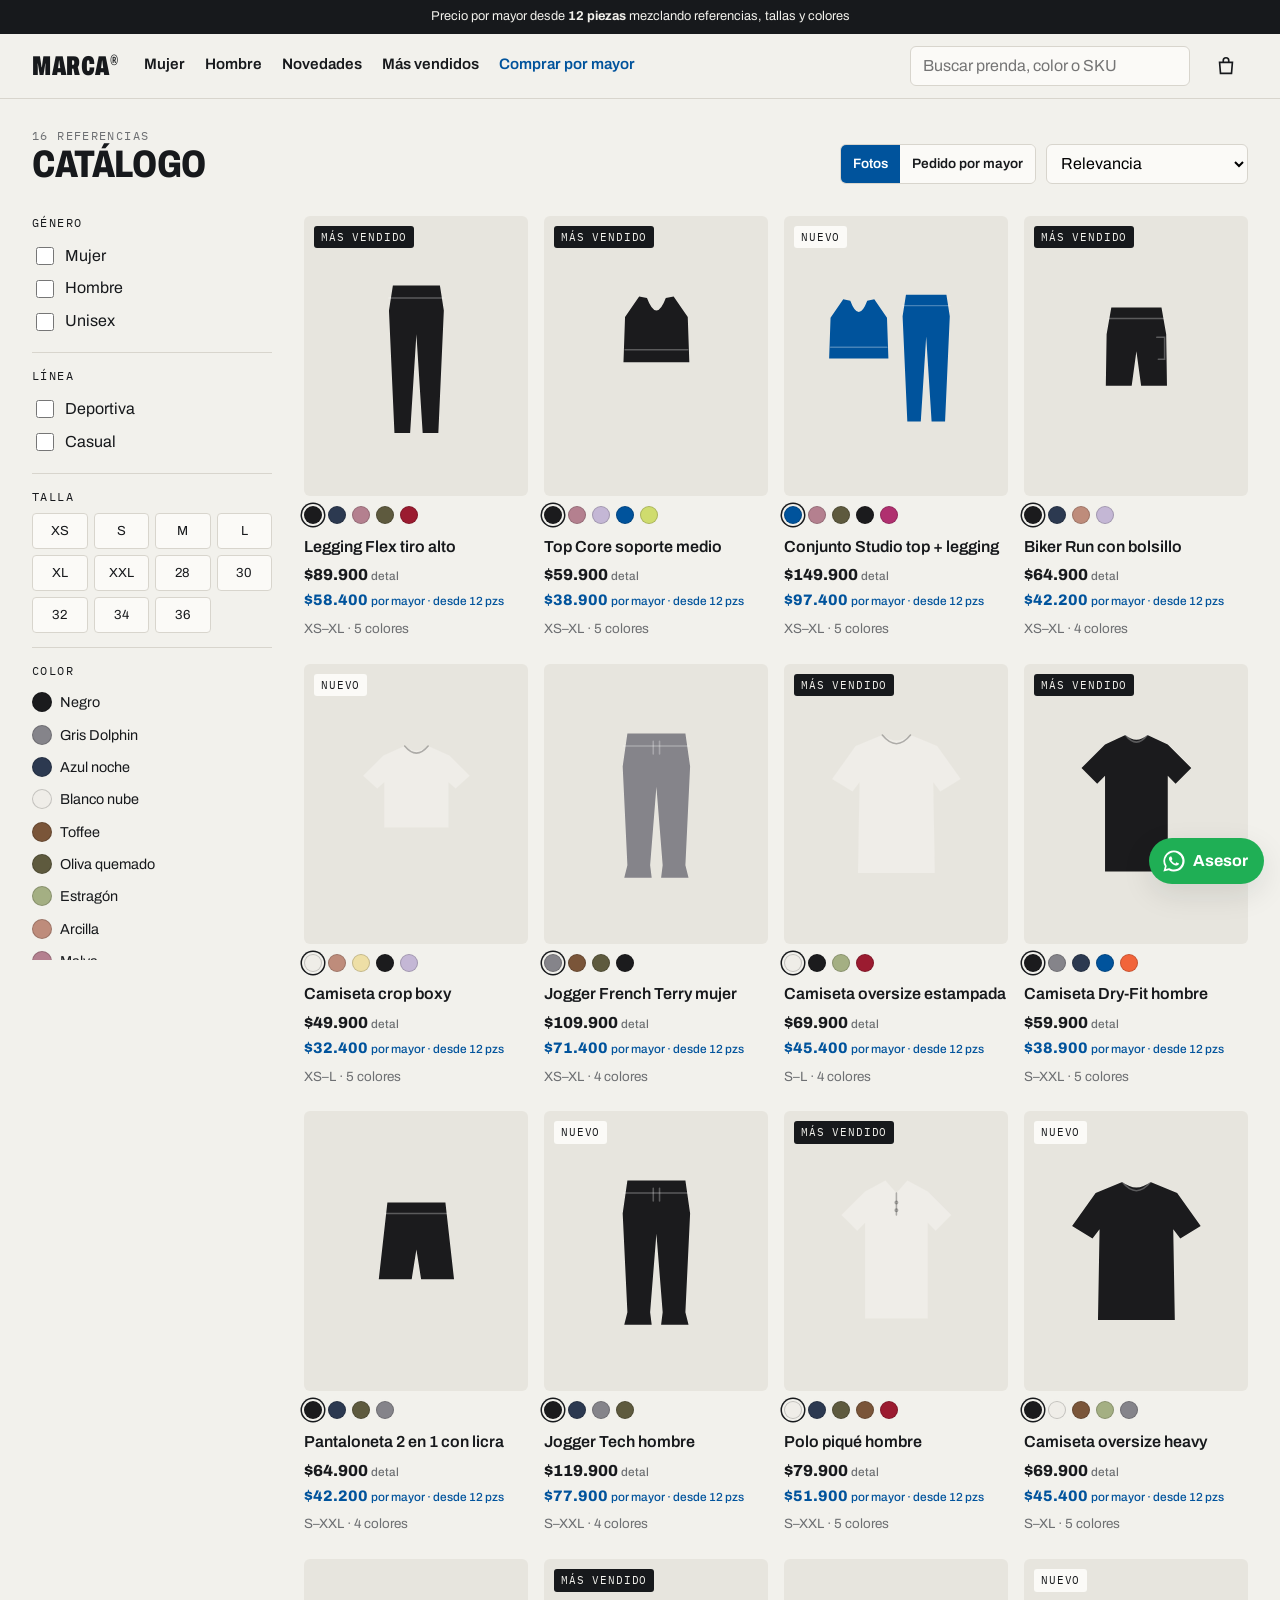
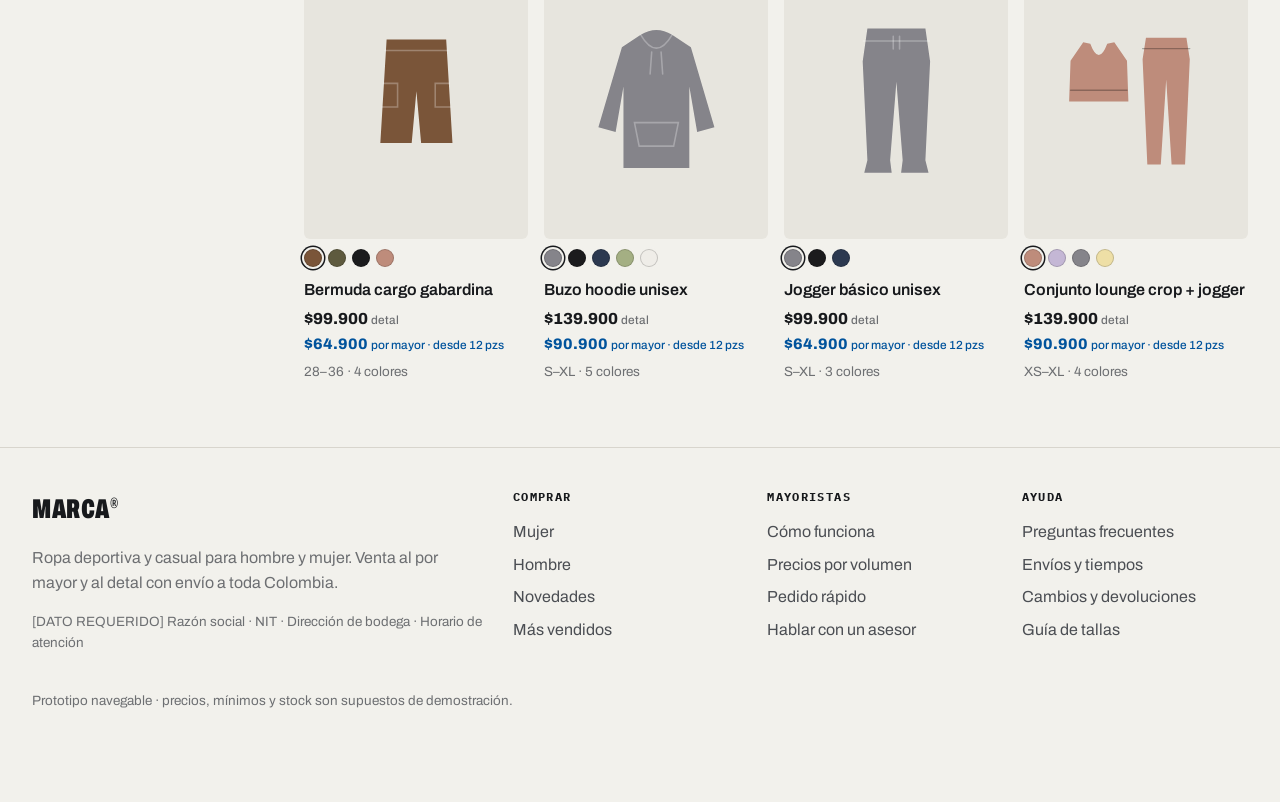
==== catalogo.html @ 0ae1a093 "Prototipo de tienda de ropa mayorista y detal Tienda estática (HTML, CSS y JS sin dependencias) para" ====
<!doctype html>
<html lang="es-CO">
<head>
  <meta charset="utf-8" />
  <meta name="viewport" content="width=device-width, initial-scale=1, viewport-fit=cover" />
  <title>Catálogo · MARCA</title>
  <link rel="preconnect" href="https://fonts.googleapis.com" />
  <link rel="preconnect" href="https://fonts.gstatic.com" crossorigin />
  <link rel="stylesheet" href="https://fonts.googleapis.com/css2?family=Archivo:wdth,wght@62..100,400..900&family=IBM+Plex+Mono:wght@500&display=swap" />
  <link rel="stylesheet" href="assets/css/styles.css" />
</head>
<body>
  <header id="site-header"></header>
  <main class="wrap">
    <div class="cat-head">
      <div>
        <p class="eyebrow" id="result-count"></p>
        <h1 class="h2" id="cat-title">Catálogo</h1>
      </div>
      <div class="cat-tools">
        <button class="btn ghost sm open-filters" id="open-filters">Filtrar</button>
        <div class="view-toggle" role="group" aria-label="Vista">
          <button data-view="grid" aria-pressed="true">Fotos</button>
          <button data-view="lista" aria-pressed="false">Pedido por mayor</button>
        </div>
        <label for="sort" class="sr">Ordenar</label>
        <select id="sort">
          <option value="rel">Relevancia</option>
          <option value="nuevo">Novedades primero</option>
          <option value="asc">Precio: menor a mayor</option>
          <option value="desc">Precio: mayor a menor</option>
        </select>
      </div>
    </div>
    <div class="layout">
      <aside class="filters" aria-label="Filtros">
        <div class="filters-h"><b>Filtros</b><button class="icon-btn" data-close-filters aria-label="Cerrar filtros">✕</button></div>
        <div id="filters-body"></div>
        <p><button class="link small" id="clear-filters">Quitar todos los filtros</button></p>
        <div class="filters-apply"><button class="btn block" data-close-filters>Ver resultados</button></div>
      </aside>
      <section>
        <div class="chips" id="chips"></div>
        <div id="grid" class="grid"></div>
      </section>
    </div>
  </main>
  <footer id="site-footer"></footer>
  <script src="assets/js/data.js"></script>
  <script src="assets/js/app.js"></script>
</body>
</html>
---- assets/css/styles.css ----
/* Tokens. HEX de Pantone son aproximados (ver data.js). */
:root {
  --paper: #F2F1EC;      /* base, cercano a Cloud Dancer 11-4201 */
  --paper-2: #E7E5DE;
  --card: #FBFAF7;
  --ink: #17191C;
  --ink-2: #4B4E53;
  --muted: #6D6F72;
  --line: #D8D5CD;
  --b2b: #00539C;        /* Azul princesa 19-4150: acción mayorista */
  --b2b-ink: #003D73;
  --b2b-soft: #DDE7F2;
  --ok: #2E7A4E;
  --warn: #9A5B00;
  --bad: #A3252F;
  --wa: #1FAF55;
  --radius: 6px;
  --shadow: 0 10px 30px rgba(23, 25, 28, .10);
  --f-display: 'Archivo', 'Arial Narrow', system-ui, sans-serif;
  --f-body: 'Archivo', system-ui, -apple-system, 'Segoe UI', sans-serif;
  --f-mono: 'IBM Plex Mono', ui-monospace, Consolas, monospace;
  --ease: cubic-bezier(.2, .7, .2, 1);
}
*, *::before, *::after { box-sizing: border-box; }
[hidden] { display: none !important; }
html { -webkit-text-size-adjust: 100%; }
body {
  margin: 0; background: var(--paper); color: var(--ink);
  font: 400 16px/1.55 var(--f-body); font-variation-settings: 'wdth' 100;
}
img, svg { max-width: 100%; display: block; }
a { color: inherit; }
button { font: inherit; color: inherit; cursor: pointer; }
input, select { font: inherit; }
code { font-family: var(--f-mono); font-size: .78rem; letter-spacing: .02em; }
:focus-visible { outline: 2px solid var(--b2b); outline-offset: 2px; }
.sr { position: absolute; width: 1px; height: 1px; overflow: hidden; clip: rect(0 0 0 0); white-space: nowrap; }
.muted { color: var(--muted); }
.small { font-size: .84rem; }
.center { text-align: center; }
.wrap { max-width: 1280px; margin-inline: auto; padding-inline: 16px; }
@media (min-width: 900px) { .wrap { padding-inline: 32px; } }

/* Tipografía */
h1, h2, h3, .h1, .h2 { font-family: var(--f-display); line-height: 1.02; letter-spacing: -.01em; text-wrap: balance; margin: 0; }
.h1 { font-size: clamp(2.3rem, 6.2vw, 4.6rem); font-weight: 800; font-variation-settings: 'wdth' 72; text-transform: uppercase; }
.h2, h2 { font-size: clamp(1.6rem, 3.4vw, 2.4rem); font-weight: 800; font-variation-settings: 'wdth' 78; text-transform: uppercase; }
h3 { font-size: 1.1rem; font-weight: 700; }
.eyebrow { font-family: var(--f-mono); font-size: .72rem; letter-spacing: .12em; text-transform: uppercase; color: var(--muted); margin: 0; }
.lead { font-size: 1.12rem; color: var(--ink-2); max-width: 36em; }

/* Botones */
.btn {
  display: inline-flex; align-items: center; justify-content: center; gap: .5em;
  min-height: 48px; padding: 0 1.3em; border: 1.5px solid var(--ink); border-radius: var(--radius);
  background: var(--ink); color: var(--paper); text-decoration: none; font-weight: 700; letter-spacing: .01em;
  transition: transform .15s var(--ease), background .2s, border-color .2s;
}
.btn:hover { transform: translateY(-1px); }
.btn:active { transform: translateY(0); }
.btn-b2b { background: var(--b2b); border-color: var(--b2b); color: #fff; }
.btn-b2b:hover { background: var(--b2b-ink); border-color: var(--b2b-ink); }
.btn.ghost { background: transparent; color: var(--ink); }
.btn.ghost:hover { background: var(--ink); color: var(--paper); }
.btn.sm { min-height: 36px; font-size: .85rem; padding: 0 .9em; }
.btn.block { display: flex; width: 100%; }
.btn.disabled { opacity: .4; pointer-events: none; }
.link { background: none; border: 0; padding: 0; text-decoration: underline; font-weight: 700; color: inherit; }
.row { display: flex; gap: 10px; align-items: stretch; flex-wrap: wrap; }
.grow { flex: 1; }

/* Header */
#site-header { position: sticky; top: 0; z-index: 30; background: var(--paper); border-bottom: 1px solid var(--line); }
.announce { background: var(--ink); color: var(--paper); text-align: center; font-size: .8rem; padding: 7px 16px; min-height: 32px; }
.announce p { margin: 0; transition: opacity .3s, transform .3s var(--ease); }
.announce p.out { opacity: 0; transform: translateY(-6px); }
.bar { display: flex; align-items: center; gap: 14px; height: 64px; }
.logo { font-family: var(--f-display); font-weight: 900; font-variation-settings: 'wdth' 62; font-size: 1.7rem; letter-spacing: .02em; text-decoration: none; }
.logo span { font-size: .55em; vertical-align: super; font-weight: 500; }
.nav { display: flex; gap: 20px; margin-left: 12px; }
.nav a { text-decoration: none; font-weight: 600; font-size: .95rem; padding: 6px 0; border-bottom: 2px solid transparent; }
.nav a:hover { border-color: var(--ink); }
.nav a.nav-b2b { color: var(--b2b); }
.nav a.nav-b2b:hover { border-color: var(--b2b); }
.search { position: relative; margin-left: auto; flex: 0 1 280px; }
.search input { width: 100%; height: 40px; border: 1px solid var(--line); background: var(--card); border-radius: var(--radius); padding: 0 12px; }
.suggest { position: absolute; top: 46px; left: 0; right: 0; background: var(--card); border: 1px solid var(--line); border-radius: var(--radius); box-shadow: var(--shadow); padding: 6px; z-index: 5; }
.suggest a { display: flex; justify-content: space-between; gap: 8px; padding: 8px; border-radius: 4px; text-decoration: none; font-size: .9rem; }
.suggest a:hover { background: var(--paper-2); }
.suggest p { margin: 8px; font-size: .88rem; color: var(--muted); }
.sg-color { justify-content: flex-start !important; align-items: center; font-weight: 600; }
.sg-color i { width: 16px; height: 16px; border-radius: 50%; border: 1px solid rgba(0,0,0,.15); }
.mode { display: inline-flex; border: 1px solid var(--line); border-radius: 999px; padding: 3px; background: var(--card); }
.mode button { border: 0; background: none; padding: 6px 12px; border-radius: 999px; font-size: .82rem; font-weight: 700; transition: background .2s, color .2s; }
.mode button[aria-pressed="true"] { background: var(--ink); color: var(--paper); }
body[data-mode="mayor"] .mode button[data-mode="mayor"][aria-pressed="true"] { background: var(--b2b); color: #fff; }
.icon-btn { background: none; border: 0; width: 44px; height: 44px; display: inline-grid; place-items: center; border-radius: 50%; position: relative; }
.icon-btn:hover { background: var(--paper-2); }
.count { position: absolute; top: 4px; right: 2px; min-width: 19px; height: 19px; padding: 0 5px; border-radius: 10px; background: var(--b2b); color: #fff; font-size: .7rem; font-weight: 700; display: grid; place-items: center; }
.count.bump { animation: bump .45s var(--ease); }
@keyframes bump { 40% { transform: scale(1.45); } }
.only-m { display: none; }

@media (max-width: 1180px) { .search { flex-basis: 200px; } .nav { gap: 14px; } }
.nav a { white-space: nowrap; }
@media (max-width: 1023px) {
  .only-m { display: inline-grid; }
  .bar { height: auto; flex-wrap: wrap; padding-block: 8px; gap: 8px; }
  .logo { margin-right: auto; }
  .nav { display: none; position: absolute; left: 0; right: 0; top: 100%; flex-direction: column; gap: 0; margin: 0; background: var(--paper); border-bottom: 1px solid var(--line); padding: 8px 16px 16px; }
  body.menu-open .nav { display: flex; }
  .nav a { padding: 12px 0; font-size: 1.05rem; border-bottom: 1px solid var(--line); }
  .search { order: 5; flex: 1 1 100%; margin: 0; }
  .mode button { padding: 6px 10px; }
}

/* Footer */
#site-footer { border-top: 1px solid var(--line); margin-top: 64px; padding-block: 40px 90px; }
.foot { display: grid; gap: 28px; grid-template-columns: 2fr 1fr 1fr 1fr; }
.foot h4 { font-family: var(--f-mono); font-size: .72rem; letter-spacing: .12em; text-transform: uppercase; margin: 0 0 10px; }
.foot a:not(.logo) { display: block; text-decoration: none; padding: 4px 0; color: var(--ink-2); }
.foot a:hover { color: var(--ink); text-decoration: underline; }
.legal { padding-top: 24px; }
@media (max-width: 760px) { .foot { grid-template-columns: 1fr 1fr; } .foot > div:first-child { grid-column: 1 / -1; } }

/* WhatsApp flotante */
.wa-float { position: fixed; right: 16px; bottom: calc(16px + env(safe-area-inset-bottom, 0px)); z-index: 25; display: flex; align-items: center; gap: 6px; background: var(--wa); color: #fff; text-decoration: none; font-weight: 700; padding: 10px 16px 10px 12px; border-radius: 999px; box-shadow: var(--shadow); }
.wa-float:hover { filter: brightness(1.05); }

/* Hero */
.hero { display: grid; grid-template-columns: 1.15fr .85fr; gap: 32px; align-items: center; padding-block: 40px 32px; }
.hero .lead { margin: 18px 0 26px; }
.hero-cta { display: flex; gap: 12px; flex-wrap: wrap; }
.hero-art { position: relative; background: var(--paper-2); border-radius: var(--radius); aspect-ratio: 4 / 4.4; display: grid; place-items: center; overflow: hidden; max-width: 100%; }
.hero-art .garment { width: 62%; transition: opacity .35s, transform .5s var(--ease); }
#hero-garments.swap .garment { opacity: 0; transform: translateY(10px) scale(.97); }
.hero-art figcaption { position: absolute; left: 14px; bottom: 12px; right: 14px; font-size: .8rem; display: flex; align-items: center; gap: 8px; }
.hero-art figcaption i, .season-sw i, .sw { display: inline-block; width: 14px; height: 14px; border-radius: 50%; border: 1px solid rgba(0,0,0,.18); }
.hero-art .stamp { position: absolute; top: 14px; left: 14px; font-family: var(--f-mono); font-size: .7rem; letter-spacing: .1em; text-transform: uppercase; background: var(--card); padding: 4px 8px; border-radius: 3px; }
@media (max-width: 860px) {
  .hero { grid-template-columns: 1fr; padding-top: 24px; gap: 20px; }
  .hero-art { aspect-ratio: 16 / 10; }
  .hero-art .garment { width: 34%; }
}

/* Franja de condiciones: responde las 4 preguntas del mayorista */
.facts { display: grid; grid-template-columns: repeat(4, 1fr); border-block: 1px solid var(--line); }
.fact { padding: 18px 16px; border-left: 1px solid var(--line); }
.fact:first-child { border-left: 0; }
.fact b { display: block; font-family: var(--f-display); font-variation-settings: 'wdth' 75; font-size: 1.5rem; font-weight: 800; line-height: 1.1; }
.fact span { font-size: .86rem; color: var(--ink-2); }
@media (max-width: 760px) { .facts { grid-template-columns: 1fr 1fr; } .fact:nth-child(3) { border-left: 0; } .fact:nth-child(n+3) { border-top: 1px solid var(--line); } }

.section { padding-block: 56px 8px; }
.section-h { display: flex; justify-content: space-between; align-items: end; gap: 16px; margin-bottom: 20px; flex-wrap: wrap; }
.section-h p { margin: 6px 0 0; }

/* Categorías */
.cats { display: grid; grid-template-columns: repeat(6, 1fr); gap: 12px; }
.cat { text-decoration: none; display: grid; gap: 4px; }
.cat-img { background: var(--paper-2); border-radius: var(--radius); aspect-ratio: 1; display: grid; place-items: center; transition: background .2s; }
.cat-img .garment { width: 62%; transition: transform .35s var(--ease); }
.cat:hover .cat-img .garment { transform: translateY(-4px) rotate(-2deg); }
.cat span { font-weight: 700; }
@media (max-width: 900px) { .cats { grid-template-columns: repeat(3, 1fr); } }
@media (max-width: 480px) { .cats { grid-template-columns: repeat(2, 1fr); } }

/* Tarjetas de producto */
.grid { display: grid; grid-template-columns: repeat(4, 1fr); gap: 24px 16px; }
@media (max-width: 1000px) { .grid { grid-template-columns: repeat(3, 1fr); } }
@media (max-width: 700px) { .grid { grid-template-columns: repeat(2, 1fr); gap: 20px 12px; } }
.card { display: grid; gap: 10px; align-content: start; }
.card-img { position: relative; display: grid; place-items: center; background: var(--paper-2); border-radius: var(--radius); aspect-ratio: 4 / 5; overflow: hidden; }
.card-img .g-main { width: 70%; }
.card-img .garment { transition: transform .4s var(--ease); }
.card:hover .card-img .garment { transform: scale(1.04); }
.tag { position: absolute; top: 10px; left: 10px; z-index: 1; font-family: var(--f-mono); font-size: .66rem; letter-spacing: .08em; text-transform: uppercase; background: var(--card); padding: 3px 7px; border-radius: 3px; }
.tag.dark { background: var(--ink); color: var(--paper); }
.card-body { display: grid; gap: 6px; }
.card-name { text-decoration: none; font-weight: 600; line-height: 1.3; }
.card-name:hover { text-decoration: underline; }
.card-price { display: grid; gap: 1px; }
.price { font-weight: 800; font-variant-numeric: tabular-nums; }
.price.b2b { color: var(--b2b); }
.card-meta { margin: 0; }
.swatches { display: flex; gap: 6px; list-style: none; margin: 0; padding: 0; flex-wrap: wrap; }
.swatches .sw { width: 18px; height: 18px; padding: 0; cursor: pointer; box-shadow: 0 0 0 2px var(--paper); transition: box-shadow .15s; }
.swatches .sw.on { box-shadow: 0 0 0 2px var(--paper), 0 0 0 3.5px var(--ink); }
.swatches.lg .sw { width: 30px; height: 30px; }

/* Calculadora y niveles */
.calc { display: grid; grid-template-columns: 1fr 1fr; gap: 0; border: 1px solid var(--line); border-radius: var(--radius); background: var(--card); overflow: hidden; }
.calc-in { padding: 24px; display: grid; gap: 14px; align-content: start; }
.calc-in input[type=range] { width: 100%; accent-color: var(--b2b); }
.calc-out { padding: 24px; background: var(--ink); color: var(--paper); display: grid; gap: 14px; align-content: start; }
.calc-out dl { margin: 0; display: grid; gap: 12px; }
.calc-out dt { font-family: var(--f-mono); font-size: .7rem; letter-spacing: .1em; text-transform: uppercase; opacity: .7; }
.calc-out dd { margin: 0; font-family: var(--f-display); font-variation-settings: 'wdth' 75; font-size: 1.7rem; font-weight: 800; font-variant-numeric: tabular-nums; }
.calc-out .hl { color: #9CC3EA; }
.tier-rows { display: grid; gap: 6px; }
.tier-rows div { display: flex; justify-content: space-between; padding: 10px 12px; border: 1px solid var(--line); border-radius: 4px; font-variant-numeric: tabular-nums; transition: background .25s, border-color .25s, color .25s; }
.tier-rows div.on { background: var(--b2b); border-color: var(--b2b); color: #fff; }
@media (max-width: 760px) { .calc { grid-template-columns: 1fr; } }

/* Pasos */
.steps { display: grid; grid-template-columns: repeat(4, 1fr); gap: 16px; counter-reset: s; list-style: none; padding: 0; margin: 0; }
.steps li { border-top: 2px solid var(--ink); padding-top: 14px; counter-increment: s; }
.steps li::before { content: counter(s, decimal-leading-zero); font-family: var(--f-mono); font-size: .75rem; color: var(--muted); }
.steps h3 { margin: 6px 0; }
.steps p { margin: 0; color: var(--ink-2); font-size: .94rem; }
@media (max-width: 800px) { .steps { grid-template-columns: 1fr 1fr; } }
@media (max-width: 460px) { .steps { grid-template-columns: 1fr; } }

/* Temporada */
.seasons { display: grid; grid-template-columns: repeat(3, 1fr); gap: 16px; }
.season { text-decoration: none; border: 1px solid var(--line); border-radius: var(--radius); padding: 18px; display: grid; gap: 6px; background: var(--card); transition: border-color .2s, transform .2s var(--ease); }
.season:hover { border-color: var(--ink); transform: translateY(-2px); }
.season h3 { font-size: 1.4rem; font-family: var(--f-display); font-variation-settings: 'wdth' 75; text-transform: uppercase; }
.season p { margin: 0; }
.season-sw { display: flex; }
.season-sw i { width: 44px; height: 44px; margin-right: -10px; border: 3px solid var(--card); }
@media (max-width: 800px) { .seasons { grid-template-columns: 1fr; } }

/* Confianza */
.trust { display: grid; grid-template-columns: repeat(3, 1fr); gap: 16px; }
.trust > div { border: 1px dashed var(--line); border-radius: var(--radius); padding: 18px; }
.trust h3 { margin-bottom: 6px; }
.trust p { margin: 0; color: var(--ink-2); font-size: .94rem; }
@media (max-width: 800px) { .trust { grid-template-columns: 1fr; } }

/* FAQ */
details { border-bottom: 1px solid var(--line); padding: 14px 0; }
summary { cursor: pointer; font-weight: 700; list-style: none; display: flex; justify-content: space-between; gap: 12px; }
summary::-webkit-details-marker { display: none; }
summary::after { content: '+'; font-weight: 400; font-size: 1.3rem; line-height: 1; transition: transform .2s; }
details[open] summary::after { transform: rotate(45deg); }
details p { margin: 10px 0 0; color: var(--ink-2); }
.faq { max-width: 820px; }

/* Catálogo */
.cat-head { display: flex; justify-content: space-between; align-items: end; gap: 16px; padding-block: 28px 16px; flex-wrap: wrap; }
.cat-tools { display: flex; gap: 10px; align-items: center; flex-wrap: wrap; }
.cat-tools select { height: 40px; border: 1px solid var(--line); border-radius: var(--radius); background: var(--card); padding: 0 10px; }
.view-toggle { display: inline-flex; border: 1px solid var(--line); border-radius: var(--radius); overflow: hidden; }
.view-toggle button { border: 0; background: var(--card); padding: 0 12px; height: 38px; font-size: .85rem; font-weight: 600; }
.view-toggle button[aria-pressed="true"] { background: var(--b2b); color: #fff; }
.layout { display: grid; grid-template-columns: 240px 1fr; gap: 32px; align-items: start; }
.filters { position: sticky; top: 120px; max-height: calc(100vh - 140px); overflow: auto; }
.filters-h { display: none; }
fieldset { border: 0; border-bottom: 1px solid var(--line); margin: 0; padding: 14px 0; }
legend { font-family: var(--f-mono); font-size: .72rem; letter-spacing: .12em; text-transform: uppercase; padding: 0; margin-bottom: 8px; float: left; width: 100%; }
fieldset > *:not(legend) { clear: both; }
.chk { display: flex; gap: 8px; align-items: center; padding: 4px 0; cursor: pointer; }
.chk input { accent-color: var(--ink); width: 18px; height: 18px; }
.size-grid { display: grid; grid-template-columns: repeat(4, 1fr); gap: 6px; }
.size-chip input, .color-chip input { position: absolute; opacity: 0; }
.size-chip span { display: grid; place-items: center; height: 36px; border: 1px solid var(--line); border-radius: 4px; font-size: .82rem; cursor: pointer; background: var(--card); }
.size-chip input:checked + span { background: var(--ink); color: var(--paper); border-color: var(--ink); }
.size-chip input:focus-visible + span, .color-chip input:focus-visible + i { outline: 2px solid var(--b2b); outline-offset: 2px; }
.color-grid { display: grid; gap: 4px; }
.color-chip { position: relative; display: flex; align-items: center; gap: 8px; cursor: pointer; font-size: .9rem; padding: 3px 0; }
.color-chip i { width: 20px; height: 20px; border-radius: 50%; border: 1px solid rgba(0,0,0,.18); }
.color-chip input:checked + i { box-shadow: 0 0 0 2px var(--paper), 0 0 0 3.5px var(--ink); }
.color-chip input:checked ~ span { font-weight: 700; }
.chips { display: flex; gap: 6px; flex-wrap: wrap; margin-bottom: 16px; min-height: 0; }
.chip { border: 1px solid var(--line); background: var(--card); border-radius: 999px; padding: 4px 10px; font-size: .82rem; text-transform: capitalize; }
.chip:hover { border-color: var(--ink); }
.open-filters { display: none; }
.empty { padding: 40px 0; display: grid; gap: 12px; justify-items: start; }
@media (max-width: 899px) {
  .layout { grid-template-columns: 1fr; }
  .open-filters { display: inline-flex; }
  .filters { position: fixed; inset: auto 0 0 0; top: auto; max-height: 82vh; background: var(--paper); z-index: 40; padding: 0 16px 16px; border-radius: 14px 14px 0 0; box-shadow: 0 -10px 40px rgba(0,0,0,.2); transform: translateY(105%); transition: transform .3s var(--ease); }
  body.filters-open .filters { transform: none; }
  .filters-h { display: flex; justify-content: space-between; align-items: center; position: sticky; top: 0; background: var(--paper); padding: 14px 0; border-bottom: 1px solid var(--line); z-index: 1; }
  .filters-apply { position: sticky; bottom: 0; background: var(--paper); padding-top: 12px; }
}
@media (min-width: 900px) { .filters-apply { display: none; } }

/* Pedido rápido y matriz talla × color */
.quick { display: grid; gap: 18px; }
.quick-item { border: 1px solid var(--line); border-radius: var(--radius); background: var(--card); padding: 14px; }
.quick-item header { display: flex; gap: 10px; align-items: baseline; flex-wrap: wrap; margin-bottom: 10px; }
.quick-item header .price { margin-left: auto; }
.matrix-wrap { overflow-x: auto; }
.matrix { border-collapse: collapse; width: 100%; font-size: .88rem; }
.matrix th, .matrix td { padding: 6px 4px; text-align: center; border-bottom: 1px solid var(--line); vertical-align: top; }
.matrix thead th { font-family: var(--f-mono); font-size: .72rem; color: var(--muted); font-weight: 500; }
.matrix tbody th { text-align: left; white-space: nowrap; font-weight: 600; padding-right: 10px; }
.matrix tbody th .sw { vertical-align: -2px; margin-right: 6px; }
.matrix input { width: 52px; height: 38px; text-align: center; border: 1px solid var(--line); border-radius: 4px; background: var(--paper); font-variant-numeric: tabular-nums; }
.matrix input:not(:placeholder-shown) { border-color: var(--b2b); background: var(--b2b-soft); font-weight: 700; }
.matrix small { display: block; font-size: .66rem; margin-top: 2px; }
.matrix .low { color: var(--warn); }
.matrix .out { color: var(--muted); display: inline-block; padding-top: 10px; }
.matrix .rt { font-weight: 800; font-variant-numeric: tabular-nums; padding-top: 14px; }
.curve { display: flex; gap: 8px; align-items: center; margin-top: 10px; flex-wrap: wrap; }

/* Medidor de nivel */
.meter { display: grid; gap: 8px; padding: 12px 14px; background: var(--b2b-soft); border-radius: var(--radius); }
.meter p { margin: 0; font-size: .9rem; }
.meter.compact { border-radius: 0; }
.track { position: relative; height: 8px; background: rgba(0,83,156,.18); border-radius: 4px; overflow: hidden; }
.track span { position: absolute; inset: 0 auto 0 0; background: var(--b2b); border-radius: 4px; transition: width .5s var(--ease); }
.track i { position: absolute; top: 0; bottom: 0; width: 2px; background: var(--card); }

/* PDP */
.crumbs { padding-block: 18px; }
.crumbs a { text-decoration: none; }
.crumbs a:hover { text-decoration: underline; }
.pdp { display: grid; grid-template-columns: 1.1fr .9fr; gap: 40px; align-items: start; }
.gallery { position: sticky; top: 120px; display: grid; gap: 10px; }
.g-stage { background: var(--paper-2); border-radius: var(--radius); aspect-ratio: 4 / 4.6; display: grid; place-items: center; }
.g-stage .garment { width: 58%; animation: fadeUp .4s var(--ease); }
@keyframes fadeUp { from { opacity: .3; transform: translateY(6px); } }
.g-thumbs { display: flex; gap: 8px; overflow-x: auto; }
.g-thumbs button { flex: 0 0 72px; aspect-ratio: 1; background: var(--paper-2); border: 1px solid transparent; border-radius: 4px; padding: 8px; }
.g-thumbs button:hover { border-color: var(--ink); }
.buy { display: grid; gap: 16px; }
.buy h1 { font-size: clamp(1.8rem, 3.6vw, 2.6rem); font-weight: 800; font-variation-settings: 'wdth' 75; text-transform: uppercase; }
.pdp-price { font-size: 1.8rem; font-weight: 800; margin: 0; font-variant-numeric: tabular-nums; }
.field { display: grid; gap: 8px; }
.label { font-size: .9rem; }
.sizes { display: flex; gap: 8px; flex-wrap: wrap; }
.size { min-width: 52px; height: 48px; border: 1px solid var(--line); background: var(--card); border-radius: 4px; font-weight: 600; display: grid; place-items: center; line-height: 1; padding: 0 8px; }
.size small { font-size: .6rem; color: var(--warn); font-weight: 500; }
.size.on { background: var(--ink); color: var(--paper); border-color: var(--ink); }
.size:disabled { opacity: .35; text-decoration: line-through; cursor: not-allowed; }
.sizes.shake { animation: shake .35s; }
@keyframes shake { 25% { transform: translateX(-5px); } 75% { transform: translateX(5px); } }
.qty { display: inline-flex; align-items: center; border: 1px solid var(--line); border-radius: var(--radius); background: var(--card); }
.qty button { width: 44px; height: 46px; border: 0; background: none; font-size: 1.2rem; }
.qty output { min-width: 28px; text-align: center; font-weight: 700; font-variant-numeric: tabular-nums; }
.qty.sm button { width: 30px; height: 30px; font-size: 1rem; }
.qty.sm output { min-width: 22px; font-size: .85rem; }
.tiers { width: 100%; border-collapse: collapse; font-variant-numeric: tabular-nums; font-size: .92rem; }
.tiers th { text-align: left; font-family: var(--f-mono); font-size: .7rem; font-weight: 500; color: var(--muted); letter-spacing: .06em; text-transform: uppercase; padding: 6px 8px; border-bottom: 1px solid var(--ink); }
.tiers td { padding: 9px 8px; border-bottom: 1px solid var(--line); }
.tiers tr.on td { background: var(--b2b); color: #fff; }
.pdp-sum { display: flex; justify-content: space-between; padding: 12px 0; border-top: 1px solid var(--line); font-variant-numeric: tabular-nums; }
.assure { list-style: none; padding: 14px 0; margin: 0; display: grid; gap: 8px; border-block: 1px solid var(--line); color: var(--ink-2); }
.wrap-inner { padding-top: 56px; display: grid; gap: 20px; }
@media (max-width: 860px) {
  .pdp { grid-template-columns: 1fr; gap: 20px; }
  .gallery { position: static; }
  .g-stage { aspect-ratio: 4 / 3.4; }
  .g-stage .garment { width: 40%; }
}

/* Drawer */
.scrim { position: fixed; inset: 0; background: rgba(23,25,28,.45); z-index: 50; }
.drawer { position: fixed; top: 0; right: 0; bottom: 0; width: min(440px, 100%); background: var(--paper); z-index: 51; display: flex; flex-direction: column; transform: translateX(100%); transition: transform .35s var(--ease); box-shadow: var(--shadow); visibility: hidden; }
.drawer.open { transform: none; visibility: visible; }
.drawer-h { display: flex; justify-content: space-between; align-items: center; padding: 12px 16px; padding-top: calc(12px + env(safe-area-inset-top, 0px)); border-bottom: 1px solid var(--line); }
.drawer-h h2 { font-size: 1.3rem; }
.drawer-items { flex: 1; overflow: auto; padding: 0 16px; }
.drawer-f { border-top: 1px solid var(--line); padding: 14px 16px; padding-bottom: calc(14px + env(safe-area-inset-bottom, 0px)); display: grid; gap: 10px; }
.line { display: grid; grid-template-columns: 72px 1fr; gap: 12px; padding: 14px 0; border-bottom: 1px solid var(--line); }
.line-img { display: grid; place-items: center; aspect-ratio: 4 / 5; border-radius: 4px; padding: 6px; }
.line-body { display: grid; gap: 4px; min-width: 0; }
.line-top { display: flex; justify-content: space-between; gap: 8px; }
.line-top a { text-decoration: none; font-weight: 600; }
.line-vars { list-style: none; margin: 4px 0 0; padding: 0; display: grid; gap: 4px; font-size: .84rem; }
.line-vars li { display: flex; align-items: center; gap: 6px; }
.line-vars .sw { width: 12px; height: 12px; }
.line-vars .qty { margin-left: auto; }
.totals { margin: 0; display: grid; gap: 4px; font-variant-numeric: tabular-nums; }
.totals div { display: flex; justify-content: space-between; font-size: .92rem; }
.totals dt { color: var(--ink-2); }
.totals dd { margin: 0; }
.totals .strike { text-decoration: line-through; color: var(--muted); }
.totals .save dd { color: var(--ok); font-weight: 700; }
.totals .grand { font-size: 1.15rem; font-weight: 800; padding-top: 6px; border-top: 1px solid var(--line); margin-top: 4px; }
.totals .grand dt { color: var(--ink); }

/* Toast */
.toast { position: fixed; left: 50%; bottom: calc(84px + env(safe-area-inset-bottom, 0px)); transform: translateX(-50%); background: var(--ink); color: var(--paper); padding: 12px 16px; border-radius: var(--radius); z-index: 60; font-size: .9rem; max-width: calc(100% - 32px); display: flex; gap: 12px; align-items: center; }
.toast.show { animation: toastIn .3s var(--ease); }
@keyframes toastIn { from { opacity: 0; transform: translate(-50%, 10px); } }

/* Página mayoristas */
.b2b-hero { padding-block: 40px 24px; display: grid; gap: 18px; max-width: 880px; }
.conditions { display: grid; grid-template-columns: repeat(3, 1fr); gap: 0; border: 1px solid var(--line); border-radius: var(--radius); background: var(--card); }
.conditions > div { padding: 18px; border-left: 1px solid var(--line); border-top: 1px solid var(--line); }
.conditions > div:nth-child(3n+1) { border-left: 0; }
.conditions > div:nth-child(-n+3) { border-top: 0; }
.conditions h3 { font-size: .98rem; margin-bottom: 4px; }
.conditions p { margin: 0; color: var(--ink-2); font-size: .92rem; }
@media (max-width: 760px) { .conditions { grid-template-columns: 1fr; } .conditions > div { border-left: 0 !important; border-top: 1px solid var(--line) !important; } .conditions > div:first-child { border-top: 0 !important; } }
.lead-form { display: grid; grid-template-columns: 1fr 1fr; gap: 14px; background: var(--card); border: 1px solid var(--line); border-radius: var(--radius); padding: 22px; }
.lead-form .full { grid-column: 1 / -1; }
.lead-form label { display: grid; gap: 6px; font-size: .9rem; font-weight: 600; }
.lead-form input, .lead-form select, .co input, .co select { height: 46px; border: 1px solid var(--line); border-radius: var(--radius); padding: 0 12px; background: var(--paper); font-weight: 400; width: 100%; }
.lead-form .opts { display: flex; gap: 14px; flex-wrap: wrap; font-weight: 400; }
.ok-box { background: var(--b2b-soft); border-radius: var(--radius); padding: 14px; display: grid; gap: 10px; }
@media (max-width: 640px) { .lead-form { grid-template-columns: 1fr; } }

/* Checkout */
.co-layout { display: grid; grid-template-columns: 1.2fr .8fr; gap: 32px; align-items: start; padding-top: 24px; }
.co { display: grid; gap: 20px; }
.co fieldset { background: var(--card); border: 1px solid var(--line); border-radius: var(--radius); padding: 18px; display: grid; gap: 12px; grid-template-columns: 1fr 1fr; }
.co fieldset legend { float: none; padding: 0 6px; margin: 0; width: auto; }
.co label { display: grid; gap: 6px; font-size: .88rem; font-weight: 600; }
.co .full { grid-column: 1 / -1; }
.pay { display: grid; gap: 8px; grid-column: 1 / -1; }
.pay label { display: flex; align-items: center; gap: 10px; border: 1px solid var(--line); border-radius: var(--radius); padding: 12px; font-weight: 600; cursor: pointer; background: var(--paper); }
.pay label:has(input:checked) { border-color: var(--ink); box-shadow: inset 0 0 0 1px var(--ink); }
.pay input { width: 18px; height: 18px; accent-color: var(--ink); }
.pay small { font-weight: 400; color: var(--muted); margin-left: auto; }
.co-side { position: sticky; top: 120px; background: var(--card); border: 1px solid var(--line); border-radius: var(--radius); padding: 18px; display: grid; gap: 14px; }
.co-lines { list-style: none; margin: 0; padding: 0; display: grid; gap: 10px; font-size: .9rem; }
.co-lines li { display: grid; grid-template-columns: 14px 1fr auto; gap: 10px; align-items: start; }
.co-lines .sw { width: 12px; height: 12px; margin-top: 5px; }
@media (max-width: 860px) { .co-layout { grid-template-columns: 1fr; } .co-side { position: static; order: -1; } .co fieldset { grid-template-columns: 1fr; } }

@media (prefers-reduced-motion: reduce) {
  *, *::before, *::after { animation: none !important; transition: none !important; }
}

/* Ficha: dos precios lado a lado que también funcionan como pestañas */
.buy-modes { display: grid; grid-template-columns: 1fr 1fr; gap: 10px; }
.bm { display: grid; gap: 2px; text-align: left; padding: 12px 14px; border: 1.5px solid var(--line); border-radius: var(--radius); background: var(--card); transition: border-color .2s, box-shadow .2s, background .2s; }
.bm:hover { border-color: var(--ink); }
.bm-l { font-family: var(--f-mono); font-size: .7rem; letter-spacing: .1em; text-transform: uppercase; color: var(--muted); }
.bm-p { font-size: 1.6rem; font-weight: 800; font-variant-numeric: tabular-nums; line-height: 1.15; }
.bm-s { font-size: .8rem; color: var(--ink-2); }
.bm.on { border-color: var(--ink); box-shadow: inset 0 0 0 1px var(--ink); }
.bm.b2b .bm-p { color: var(--b2b); }
.bm.b2b.on { border-color: var(--b2b); box-shadow: inset 0 0 0 1px var(--b2b); background: var(--b2b-soft); }
.card-price small { font-weight: 500; font-size: .74rem; }
.card-price .price.b2b { font-size: .95rem; }
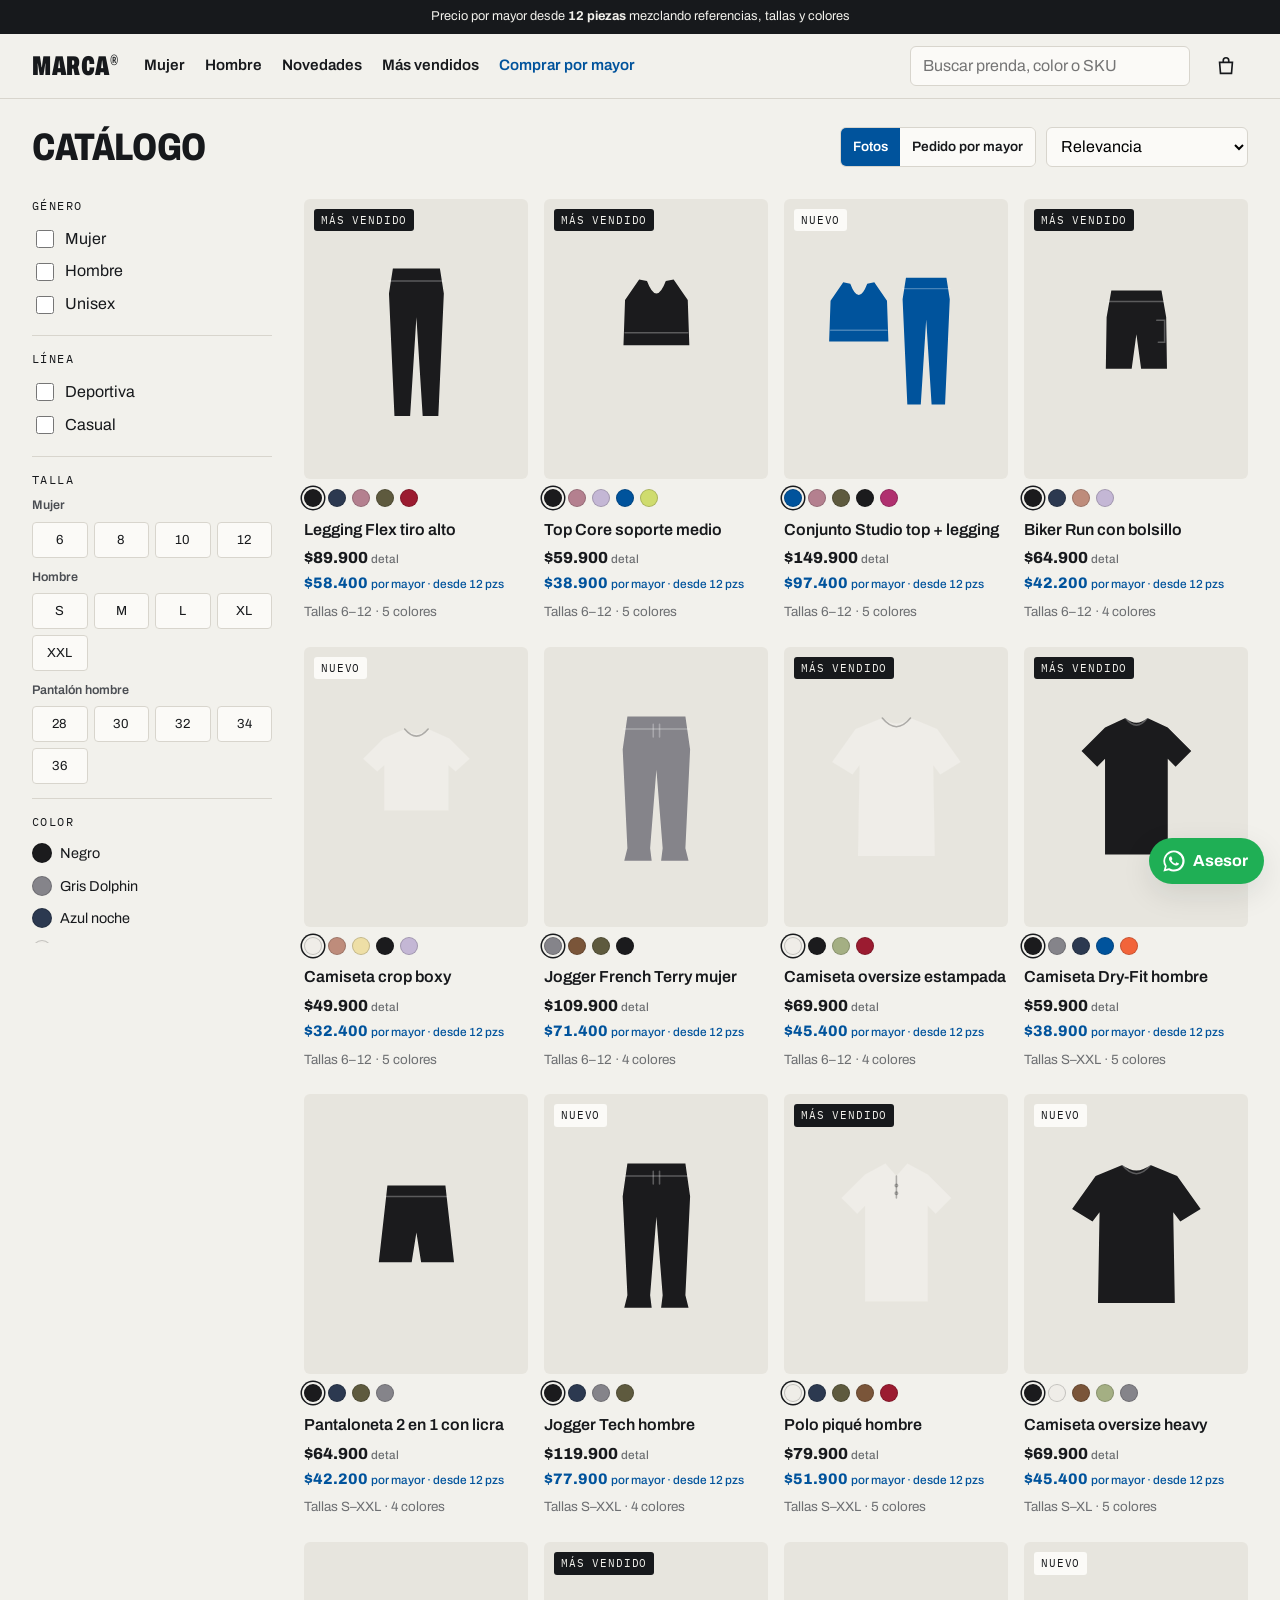
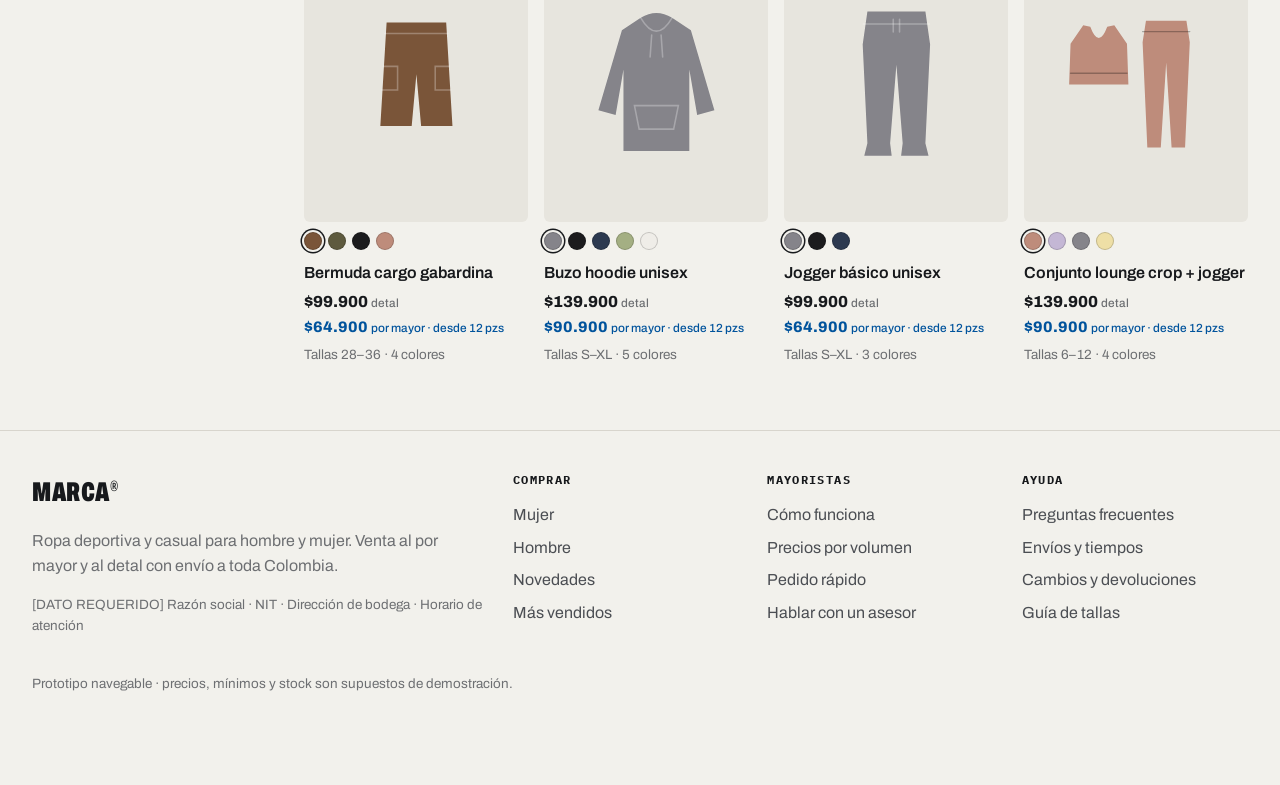
==== commit 34860fac: "Filtro de tallas según la sección y sin conteo de referencias - En Mujer el filtro muestra solo 6, 8" ====
--- a/catalogo.html
+++ b/catalogo.html
@@ -14,7 +14,6 @@
   <main class="wrap">
     <div class="cat-head">
       <div>
-        <p class="eyebrow" id="result-count"></p>
         <h1 class="h2" id="cat-title">Catálogo</h1>
       </div>
       <div class="cat-tools">
--- a/assets/css/styles.css
+++ b/assets/css/styles.css
@@ -78,10 +78,12 @@
 .logo { font-family: var(--f-display); font-weight: 900; font-variation-settings: 'wdth' 62; font-size: 1.7rem; letter-spacing: .02em; text-decoration: none; }
 .logo span { font-size: .55em; vertical-align: super; font-weight: 500; }
 .nav { display: flex; gap: 20px; margin-left: 12px; }
-.nav a { text-decoration: none; font-weight: 600; font-size: .95rem; padding: 6px 0; border-bottom: 2px solid transparent; }
-.nav a:hover { border-color: var(--ink); }
-.nav a.nav-b2b { color: var(--b2b); }
-.nav a.nav-b2b:hover { border-color: var(--b2b); }
+.nav { align-self: stretch; }
+.nav-item { display: flex; }
+.nav .nav-top { display: flex; align-items: center; text-decoration: none; font-weight: 600; font-size: .95rem; padding: 0; box-shadow: inset 0 -2px 0 transparent; transition: box-shadow .2s; }
+.nav .nav-top:hover, .nav-item.open .nav-top { box-shadow: inset 0 -2px 0 var(--ink); }
+.nav .nav-top.nav-b2b { color: var(--b2b); }
+.nav .nav-top.nav-b2b:hover, .nav-item.open .nav-top.nav-b2b { box-shadow: inset 0 -2px 0 var(--b2b); }
 .search { position: relative; margin-left: auto; flex: 0 1 280px; }
 .search input { width: 100%; height: 40px; border: 1px solid var(--line); background: var(--card); border-radius: var(--radius); padding: 0 12px; }
 .suggest { position: absolute; top: 46px; left: 0; right: 0; background: var(--card); border: 1px solid var(--line); border-radius: var(--radius); box-shadow: var(--shadow); padding: 6px; z-index: 5; }
@@ -102,16 +104,56 @@
 .only-m { display: none; }
 
 @media (max-width: 1180px) { .search { flex-basis: 200px; } .nav { gap: 14px; } }
-.nav a { white-space: nowrap; }
+.nav .nav-top { white-space: nowrap; }
 @media (max-width: 1023px) {
   .only-m { display: inline-grid; }
   .bar { height: auto; flex-wrap: wrap; padding-block: 8px; gap: 8px; }
   .logo { margin-right: auto; }
   .nav { display: none; position: absolute; left: 0; right: 0; top: 100%; flex-direction: column; gap: 0; margin: 0; background: var(--paper); border-bottom: 1px solid var(--line); padding: 8px 16px 16px; }
   body.menu-open .nav { display: flex; }
-  .nav a { padding: 12px 0; font-size: 1.05rem; border-bottom: 1px solid var(--line); }
+  .nav .nav-top { padding: 12px 0; font-size: 1.05rem; border-bottom: 1px solid var(--line); box-shadow: none !important; }
   .search { order: 5; flex: 1 1 100%; margin: 0; }
-  .mode button { padding: 6px 10px; }
+}
+
+/* Menú desplegable */
+.mega {
+  position: absolute; left: 0; right: 0; top: 100%; z-index: 29;
+  background: var(--paper); border-top: 1px solid var(--line); border-bottom: 1px solid var(--line);
+  box-shadow: 0 18px 30px rgba(23, 25, 28, .08);
+  opacity: 0; visibility: hidden; transform: translateY(-6px);
+  transition: opacity .18s var(--ease), transform .22s var(--ease), visibility 0s linear .22s;
+}
+.nav-item.open .mega { opacity: 1; visibility: visible; transform: none; transition-delay: 0s; }
+.mega-in { display: flex; gap: 48px; padding-block: 28px 32px; }
+.mega-col { display: grid; gap: 10px; align-content: start; flex: 0 1 220px; min-width: 0; }
+.mega-h { font-family: var(--f-mono); font-size: .72rem; letter-spacing: .12em; text-transform: uppercase; color: var(--muted); text-decoration: none; }
+a.mega-h:hover { color: var(--ink); }
+.mega ul { list-style: none; margin: 0; padding: 0; display: grid; gap: 2px; }
+.mega li a { display: flex; justify-content: space-between; gap: 10px; padding: 5px 0; text-decoration: none; font-size: .95rem; }
+.mega li a:hover { text-decoration: underline; text-underline-offset: 3px; }
+.mega li small { color: var(--muted); font-family: var(--f-mono); font-size: .72rem; }
+.mega .mega-all { font-weight: 700; margin-top: 4px; }
+.mega-col.mega-tiers { flex-basis: 380px; }
+.mega-tiers li { display: flex; justify-content: space-between; gap: 10px; padding: 7px 0; border-bottom: 1px solid var(--line); font-size: .9rem; font-variant-numeric: tabular-nums; }
+.mega-tiers .btn { justify-self: start; }
+.mega-feat { display: grid; gap: 4px; align-content: start; text-decoration: none; flex: 0 0 210px; margin-left: auto; }
+.mega-img { background: var(--paper-2); border-radius: var(--radius); aspect-ratio: 4 / 3.4; display: grid; place-items: center; overflow: hidden; }
+.mega-img .garment { width: 42%; transition: transform .35s var(--ease); }
+.mega-feat:hover .mega-img .garment { transform: translateY(-3px) scale(1.04); }
+.mega-feat b { font-size: .95rem; }
+.b2b-t { color: var(--b2b); font-weight: 700; }
+@media (max-width: 1023px) {
+  .nav { max-height: calc(100vh - 150px); overflow-y: auto; }
+  .nav-item { display: block; }
+  .nav .nav-top { justify-content: space-between; }
+  .nav .nav-top::after { content: '+'; font-weight: 400; font-size: 1.3rem; line-height: 1; transition: transform .2s; }
+  .nav-item.open .nav-top::after { transform: rotate(45deg); }
+  .mega { position: static; display: none; opacity: 1; visibility: visible; transform: none; box-shadow: none; border: 0; background: none; }
+  .nav-item.open .mega { display: block; }
+  .mega .wrap { padding-inline: 0; }
+  .mega-in { display: grid; grid-template-columns: 1fr 1fr; gap: 18px; padding-block: 8px 16px; }
+  .mega-col.mega-tiers { grid-column: 1 / -1; }
+  .mega-feat, .mega-tiers p { display: none; }
 }
 
 /* Footer */
@@ -429,3 +471,7 @@
 .bm.b2b.on { border-color: var(--b2b); box-shadow: inset 0 0 0 1px var(--b2b); background: var(--b2b-soft); }
 .card-price small { font-weight: 500; font-size: .74rem; }
 .card-price .price.b2b { font-size: .95rem; }
+
+/* Rótulos del filtro de tallas (dama / caballero / pantalón) */
+.size-group { margin: 10px 0 6px; font-size: .78rem; color: var(--ink-2); font-weight: 600; }
+.size-group:first-of-type { margin-top: 0; }
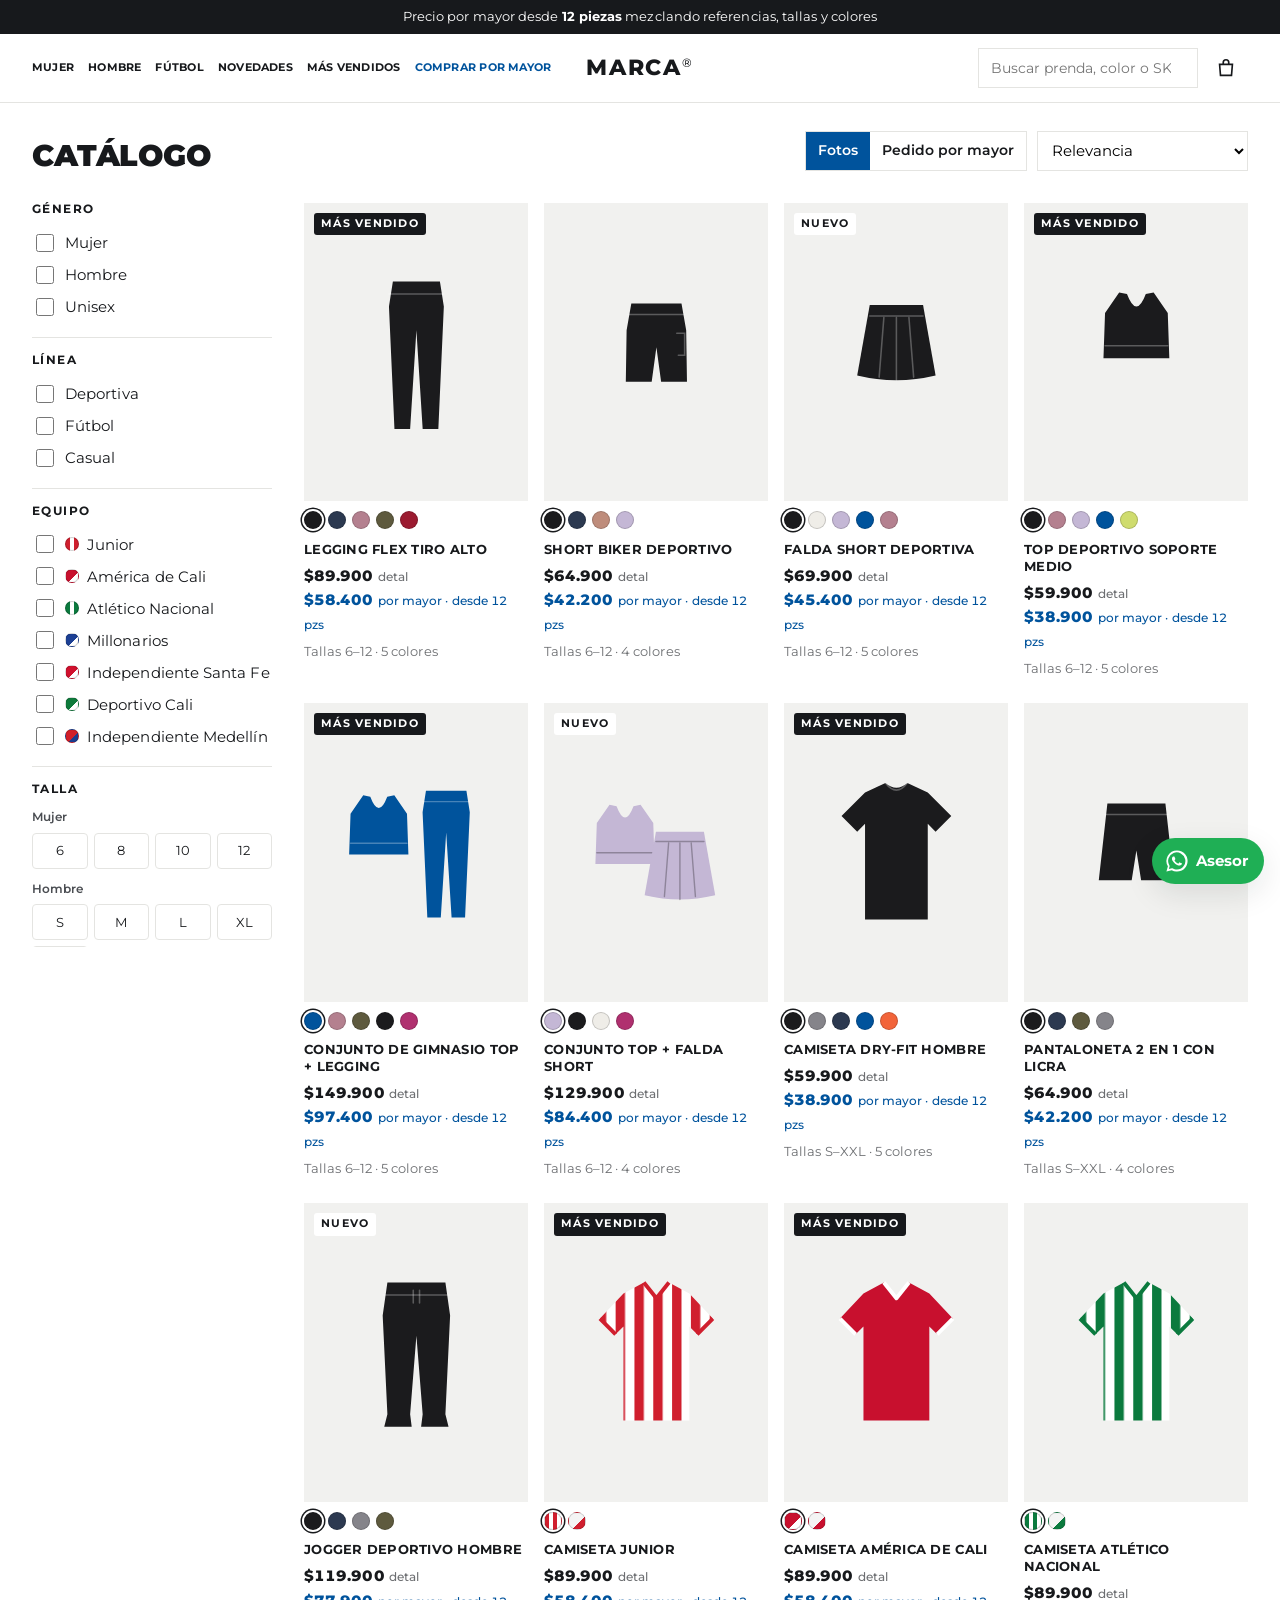
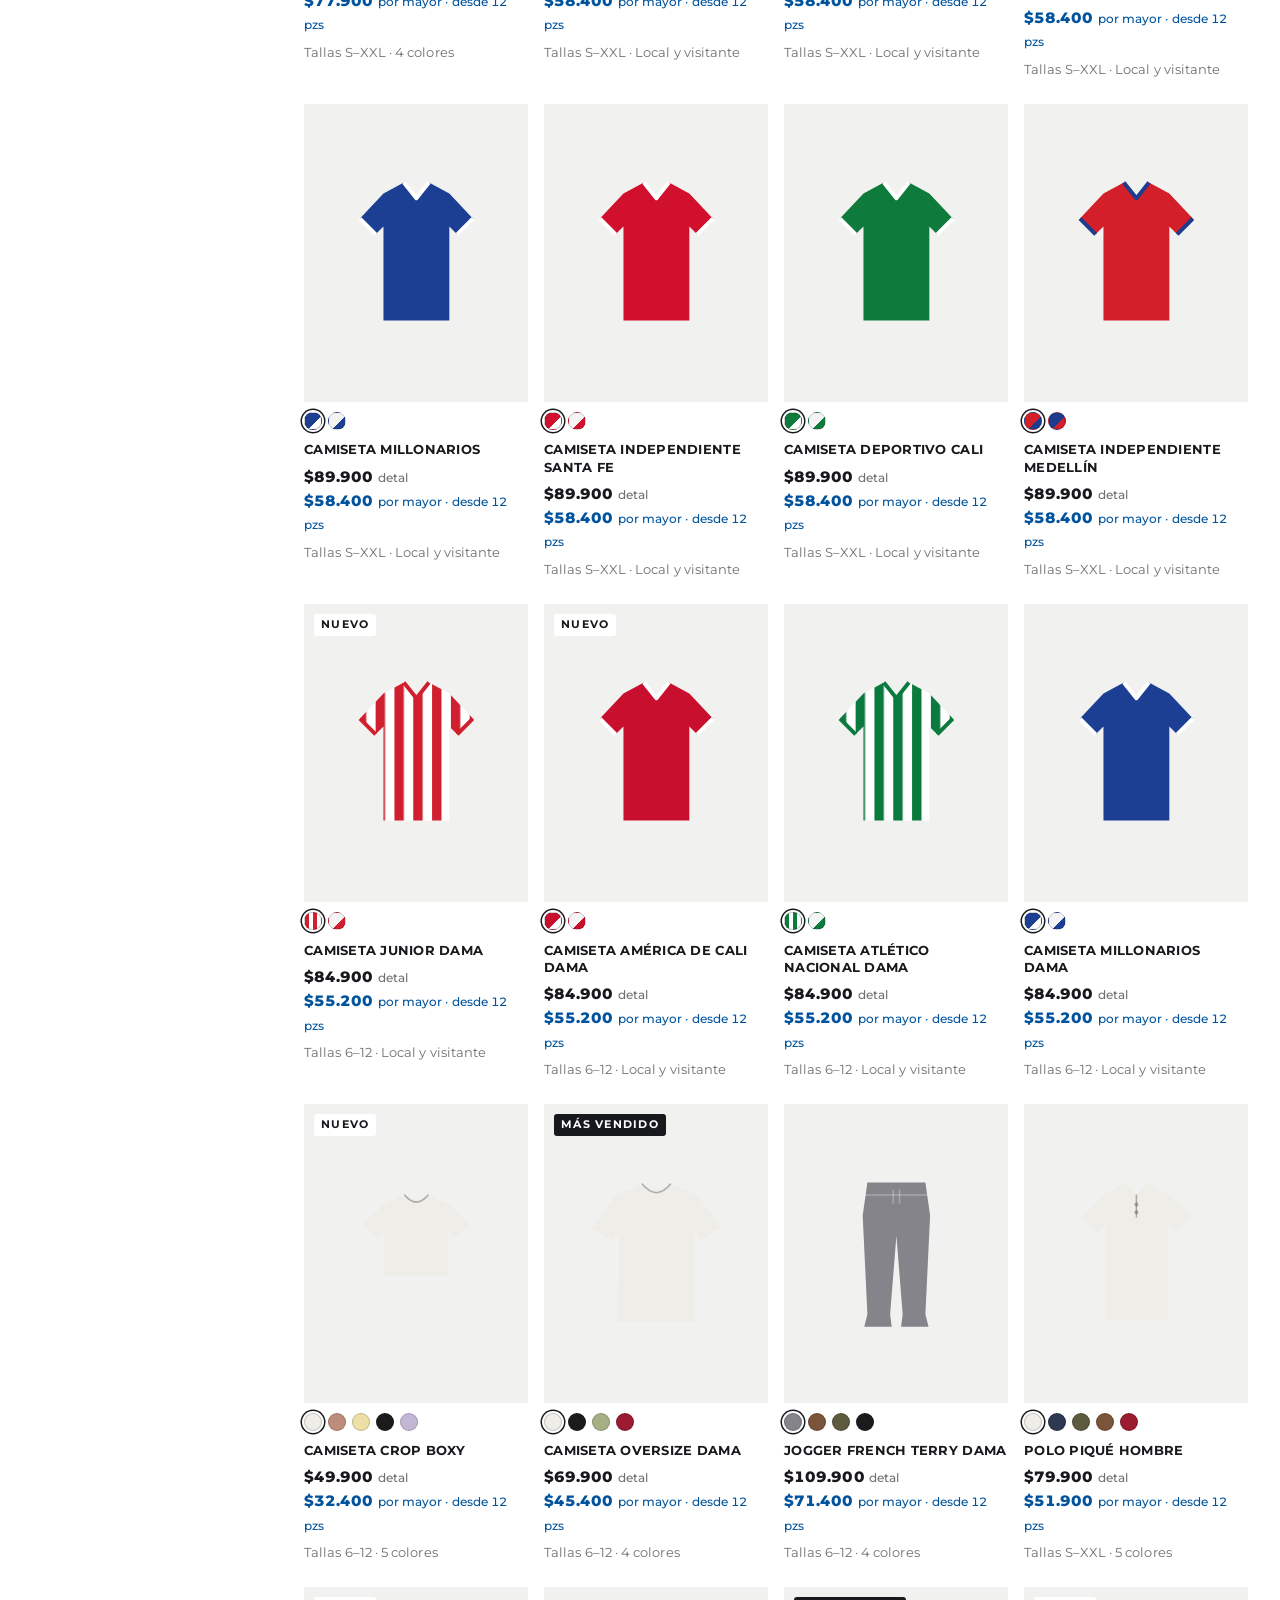
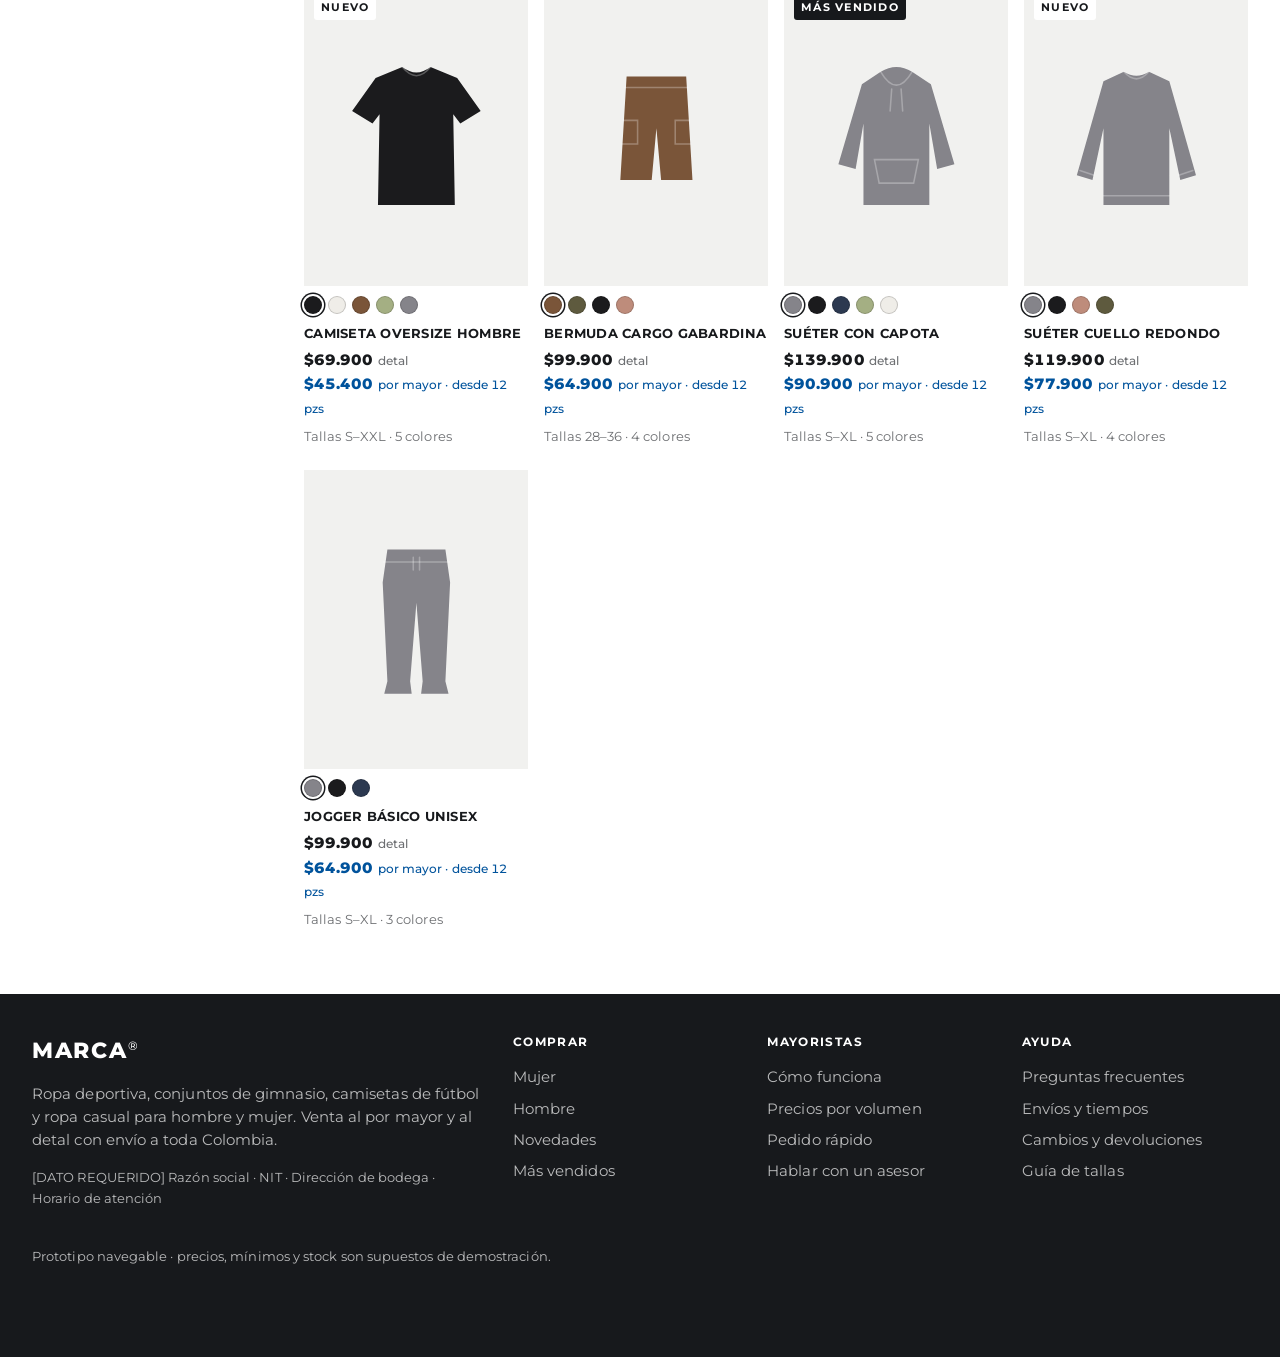
==== commit 20066a34: "Estilo editorial tipo tienda de moda - Encabezado con menú a la izquierda, marca centrada y búsqueda" ====
--- a/catalogo.html
+++ b/catalogo.html
@@ -6,7 +6,7 @@
   <title>Catálogo · MARCA</title>
   <link rel="preconnect" href="https://fonts.googleapis.com" />
   <link rel="preconnect" href="https://fonts.gstatic.com" crossorigin />
-  <link rel="stylesheet" href="https://fonts.googleapis.com/css2?family=Archivo:wdth,wght@62..100,400..900&family=IBM+Plex+Mono:wght@500&display=swap" />
+  <link rel="stylesheet" href="https://fonts.googleapis.com/css2?family=Montserrat:wght@400..900&family=IBM+Plex+Mono:wght@500&display=swap" />
   <link rel="stylesheet" href="assets/css/styles.css" />
 </head>
 <body>
--- a/assets/css/styles.css
+++ b/assets/css/styles.css
@@ -472,6 +472,132 @@
 .card-price small { font-weight: 500; font-size: .74rem; }
 .card-price .price.b2b { font-size: .95rem; }
 
-/* Rótulos del filtro de tallas (dama / caballero / pantalón) */
+/* Tallas agrupadas (dama / caballero / pantalón) y equipos */
 .size-group { margin: 10px 0 6px; font-size: .78rem; color: var(--ink-2); font-weight: 600; }
 .size-group:first-of-type { margin-top: 0; }
+.chk .sw { width: 14px; height: 14px; }
+.mega li a span { display: inline-flex; align-items: center; gap: 8px; }
+.mega li .sw { width: 14px; height: 14px; }
+
+/* =====================================================================
+   Estilo editorial (inspirado en tiendas de moda colombianas):
+   fondo blanco, tipografía geométrica gruesa en mayúsculas, bordes rectos,
+   imágenes a todo el ancho y encabezado transparente sobre la portada.
+   ===================================================================== */
+:root {
+  --paper: #FFFFFF;
+  --paper-2: #F1F1EF;
+  --card: #FFFFFF;
+  --line: #E4E4E1;
+  --radius: 0px;
+  --f-display: 'Montserrat', 'Helvetica Neue', Arial, sans-serif;
+  --f-body: 'Montserrat', 'Helvetica Neue', Arial, sans-serif;
+  --f-mono: 'Montserrat', 'Helvetica Neue', Arial, sans-serif;
+  --hero-bg: #00539C;     /* Azul princesa 19-4150 */
+  --hero-word: #CFDC6E;   /* Lima daiquiri 12-0435 */
+}
+body { font-size: 15px; letter-spacing: .005em; }
+code { font-family: 'IBM Plex Mono', ui-monospace, Consolas, monospace; }
+.h1 { font-size: clamp(2rem, 5vw, 3.6rem); font-weight: 900; letter-spacing: -.01em; }
+.h2, h2 { font-size: clamp(1.35rem, 2.6vw, 1.9rem); font-weight: 900; letter-spacing: -.005em; }
+.eyebrow, .mega-h, legend, .tag, .bm-l, .foot h4, .calc-out dt, .tiers th, .matrix thead th { font-weight: 700; letter-spacing: .12em; }
+.btn { text-transform: uppercase; letter-spacing: .06em; font-size: .82rem; }
+.btn.light { background: #fff; color: var(--ink); border-color: #fff; }
+.btn.light:hover { background: transparent; color: #fff; }
+.btn.outline-light { background: transparent; color: #fff; border-color: #fff; }
+.btn.outline-light:hover { background: #fff; color: var(--ink); }
+.see-all { font-size: .78rem; font-weight: 700; text-transform: uppercase; letter-spacing: .08em; text-underline-offset: 4px; }
+
+/* Encabezado: menú a la izquierda, marca al centro, búsqueda y pedido a la derecha */
+.bar { display: grid; grid-template-columns: 1fr auto 1fr; gap: 16px; height: 68px; }
+.nav { justify-self: start; margin: 0; gap: 20px; }
+.nav .nav-top { text-transform: uppercase; font-size: .76rem; font-weight: 700; letter-spacing: .04em; }
+@media (max-width: 1280px) { .nav { gap: 14px; } .nav .nav-top { font-size: .7rem; letter-spacing: .02em; } .bar-actions .search { width: 170px; flex-basis: 170px; } .logo { font-size: 1.15rem; } }
+.nav .nav-top:hover, .nav-item.open .nav-top,
+.nav .nav-top.nav-b2b:hover, .nav-item.open .nav-top.nav-b2b { box-shadow: inset 0 -2px 0 currentColor; }
+.logo { justify-self: center; font-family: var(--f-display); font-weight: 800; font-size: 1.35rem; letter-spacing: .08em; font-variation-settings: normal; }
+.bar-actions { justify-self: end; display: flex; align-items: center; gap: 6px; }
+.bar-actions .search { margin: 0; flex: 0 1 220px; width: 220px; }
+.search input { border-radius: 0; font-size: .85rem; }
+#site-header { transition: background .3s, color .3s, border-color .3s; }
+@media (max-width: 1023px) {
+  .bar { grid-template-columns: 44px 1fr 44px; grid-template-areas: "menu logo cart" "search search search"; height: auto; padding-block: 6px 10px; row-gap: 6px; }
+  #menu-btn { grid-area: menu; }
+  .bar .logo { grid-area: logo; margin: 0; }
+  .bar-actions { display: contents; }
+  .bar-actions .search { grid-area: search; width: 100%; flex: none; }
+  .cart-btn { grid-area: cart; justify-self: end; }
+}
+
+/* Home: encabezado transparente sobre la portada hasta que se baja */
+body.home #site-header { position: fixed; left: 0; right: 0; }
+body.home:not(.menu-open) #site-header:not(.solid):not(:has(.nav-item.open)) { background: transparent; border-bottom-color: transparent; color: #fff; }
+body.home:not(.menu-open) #site-header:not(.solid):not(:has(.nav-item.open)) .announce { background: rgba(0, 0, 0, .22); }
+body.home:not(.menu-open) #site-header:not(.solid):not(:has(.nav-item.open)) .nav-b2b { color: #fff; }
+body.home:not(.menu-open) #site-header:not(.solid):not(:has(.nav-item.open)) .search input { background: rgba(255, 255, 255, .14); border-color: rgba(255, 255, 255, .55); color: #fff; }
+body.home:not(.menu-open) #site-header:not(.solid):not(:has(.nav-item.open)) .search input::placeholder { color: rgba(255, 255, 255, .8); }
+body.home:not(.menu-open) #site-header:not(.solid):not(:has(.nav-item.open)) .icon-btn:hover { background: rgba(255, 255, 255, .15); }
+
+/* Portada a todo el ancho: titular gigante y prendas flotando */
+.hero-full { position: relative; min-height: min(100vh, 880px); background: var(--hero-bg); color: #fff; overflow: hidden; display: flex; align-items: flex-end; padding-block: 140px 56px; }
+.hero-word { position: absolute; left: 0; right: 0; top: 16%; margin: 0; display: grid; justify-items: center; font-weight: 900; font-size: clamp(56px, 10.5vw, 190px); white-space: nowrap; line-height: .84; letter-spacing: -.03em; color: var(--hero-word); pointer-events: none; user-select: none; }
+.hero-float { position: absolute; inset: 0; pointer-events: none; }
+.fl { position: absolute; width: clamp(120px, 17vw, 270px); filter: drop-shadow(0 22px 26px rgba(0, 0, 0, .3)); transform: rotate(var(--r, 0deg)); animation: floaty 7s ease-in-out infinite; }
+.fl-1 { left: 6%;  top: 20%; --r: -9deg; }
+.fl-2 { left: 29%; top: 36%; --r: 7deg;  animation-delay: -2s; }
+.fl-3 { right: 29%; top: 16%; --r: -4deg; animation-delay: -4s; }
+.fl-4 { right: 7%;  top: 34%; --r: 10deg; animation-delay: -1s; }
+.fl-5 { left: 47%; top: 50%; --r: -6deg; width: clamp(90px, 11vw, 170px); animation-delay: -3s; }
+@keyframes floaty { 50% { transform: rotate(var(--r, 0deg)) translateY(-14px); } }
+.hero-copy { position: relative; z-index: 2; display: grid; gap: 14px; justify-items: start; }
+.hero-copy h1 { font-size: clamp(1.15rem, 2vw, 1.6rem); font-weight: 800; text-transform: uppercase; max-width: 24em; }
+.hero-copy p { margin: 0; max-width: 40em; opacity: .92; }
+@media (max-width: 760px) {
+  .hero-full { min-height: 680px; padding-top: 150px; }
+  .hero-word { top: 21%; font-size: 17vw; white-space: normal; text-align: center; }
+  .fl { width: 30vw; }
+  .fl-1 { left: 2%; top: 22%; } .fl-2 { left: 30%; top: 36%; } .fl-3 { right: 4%; top: 20%; } .fl-4, .fl-5 { display: none; }
+}
+
+/* Franja de condiciones por mayor */
+.facts-band { background: var(--ink); color: #fff; }
+.facts-band .facts { border: 0; }
+.facts-band .fact { border-left-color: rgba(255, 255, 255, .16); padding-block: 16px; }
+.facts-band .fact:nth-child(n+3) { border-top-color: rgba(255, 255, 255, .16); }
+.facts-band .fact b { font-family: var(--f-display); font-size: 1.05rem; font-weight: 800; text-transform: uppercase; font-variation-settings: normal; }
+.facts-band .fact span { color: rgba(255, 255, 255, .7); font-size: .8rem; }
+
+/* Tarjetas de producto: foto grande, nombre en mayúsculas */
+.card-img { aspect-ratio: 3 / 4; background: var(--paper-2); }
+.card-name { text-transform: uppercase; font-size: .82rem; font-weight: 700; letter-spacing: .02em; }
+.tag { font-weight: 700; }
+
+/* Banners de colección a todo el ancho */
+.collection { display: grid; grid-template-columns: 1.15fr 1fr; min-height: 560px; color: #fff; margin-top: 56px; }
+.collection + .collection { margin-top: 0; }
+.collection.reverse .collection-art { order: 2; }
+.collection-art { display: grid; place-items: center; background: rgba(0, 0, 0, .14); overflow: hidden; }
+.collection-art .garment { width: 42%; filter: drop-shadow(0 24px 28px rgba(0, 0, 0, .3)); transition: transform .6s var(--ease); }
+.collection:hover .collection-art .garment { transform: translateY(-8px) rotate(-3deg); }
+.collection-copy { padding: 48px clamp(24px, 6vw, 96px); display: grid; align-content: center; gap: 24px; justify-items: start; }
+.collection-copy h2 { font-size: clamp(2.6rem, 6vw, 5rem); letter-spacing: -.02em; }
+.collection-copy ul { list-style: none; margin: 0; padding: 0; width: 100%; max-width: 30em; }
+.collection-copy li { padding: 15px 0; border-top: 1px solid rgba(255, 255, 255, .3); text-transform: uppercase; font-weight: 700; font-size: .86rem; letter-spacing: .04em; }
+.collection-copy li:last-child { border-bottom: 1px solid rgba(255, 255, 255, .3); }
+.c-mujer { background: #8E5566; }   /* malva profundo, familia Foxglove */
+.c-hombre { background: #4A4731; }  /* oliva, familia Burnt Olive */
+.c-futbol { background: #9B1B30; }  /* Chili Pepper 19-1557 */
+@media (max-width: 800px) {
+  .collection { grid-template-columns: 1fr; min-height: 0; }
+  .collection.reverse .collection-art { order: 0; }
+  .collection-art { aspect-ratio: 4 / 3; }
+  .collection-art .garment { width: 36%; }
+}
+
+/* Pie de página oscuro */
+#site-footer { background: var(--ink); color: #fff; border-top: 0; }
+#site-footer .muted, #site-footer .foot a:not(.logo) { color: rgba(255, 255, 255, .7); }
+#site-footer .foot a:hover { color: #fff; }
+#site-footer .logo { color: #fff; }
+
+@media (prefers-reduced-motion: reduce) { .fl { animation: none; } }
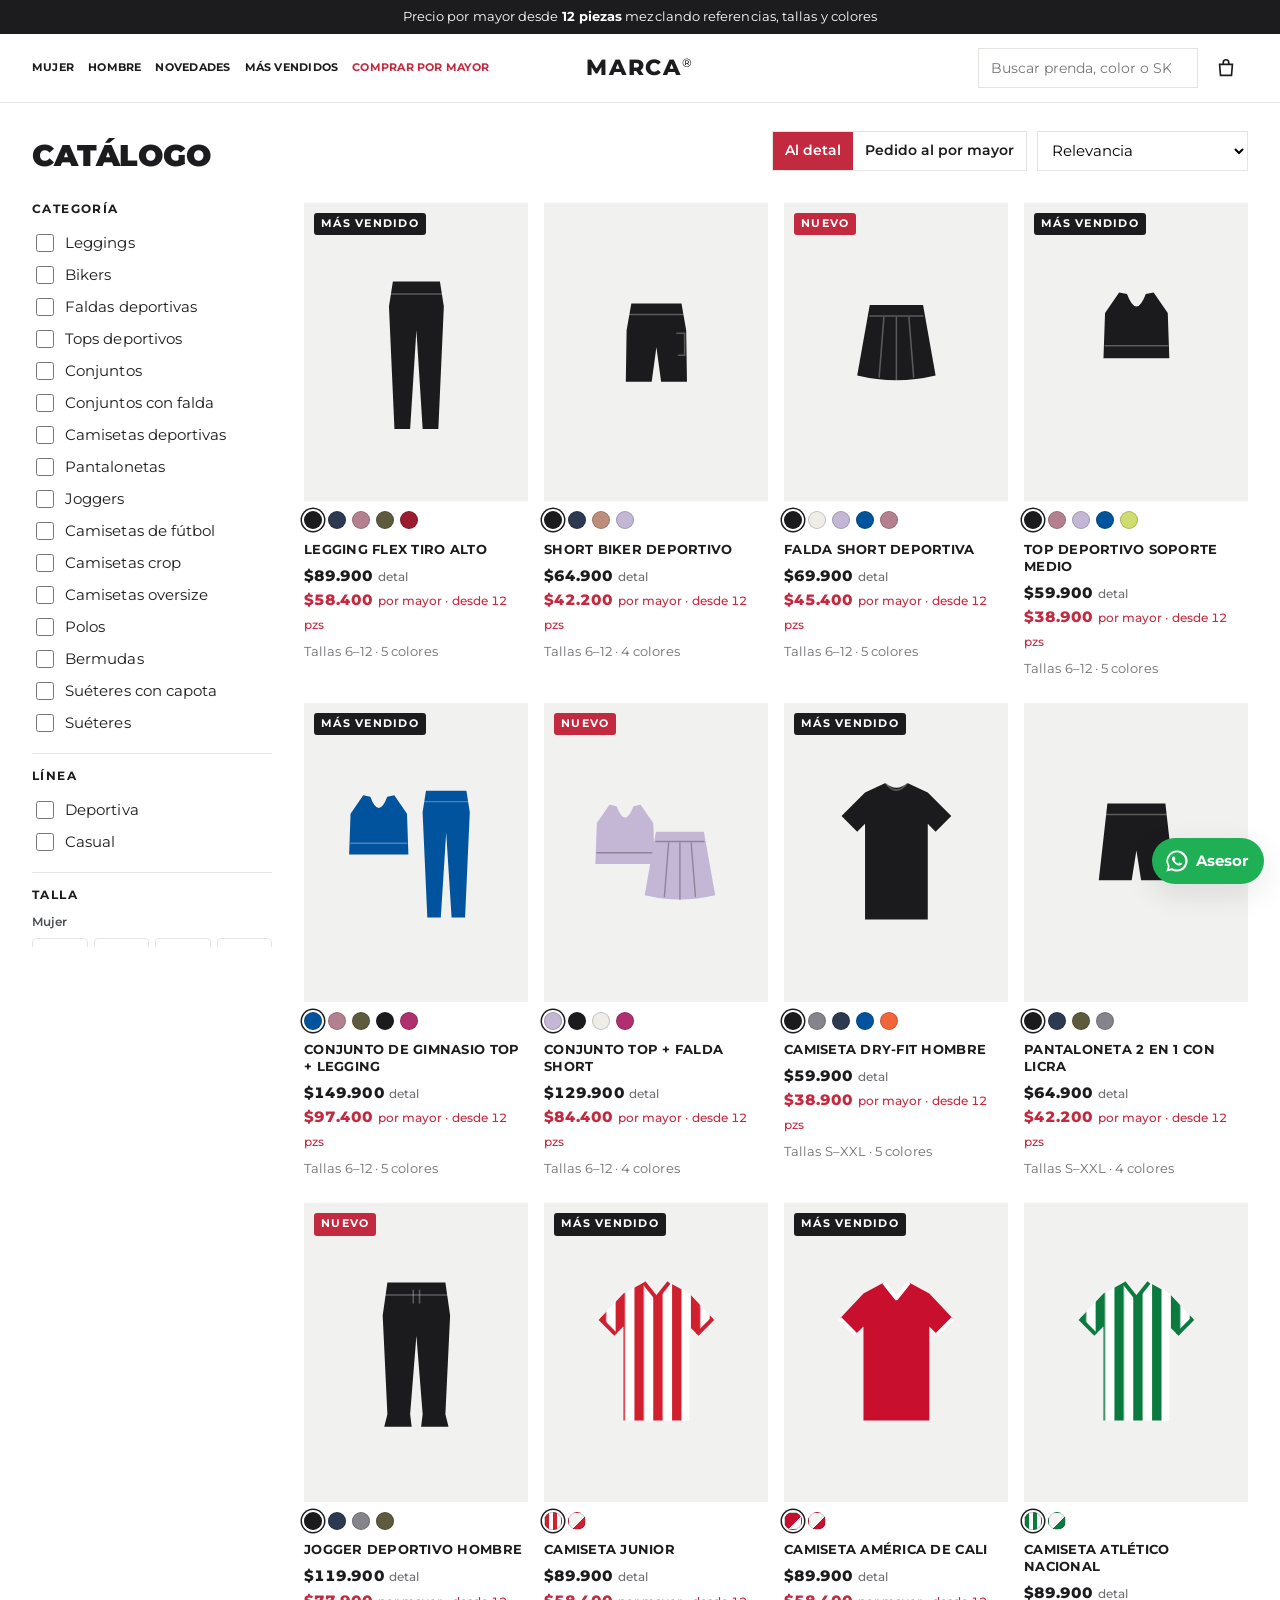
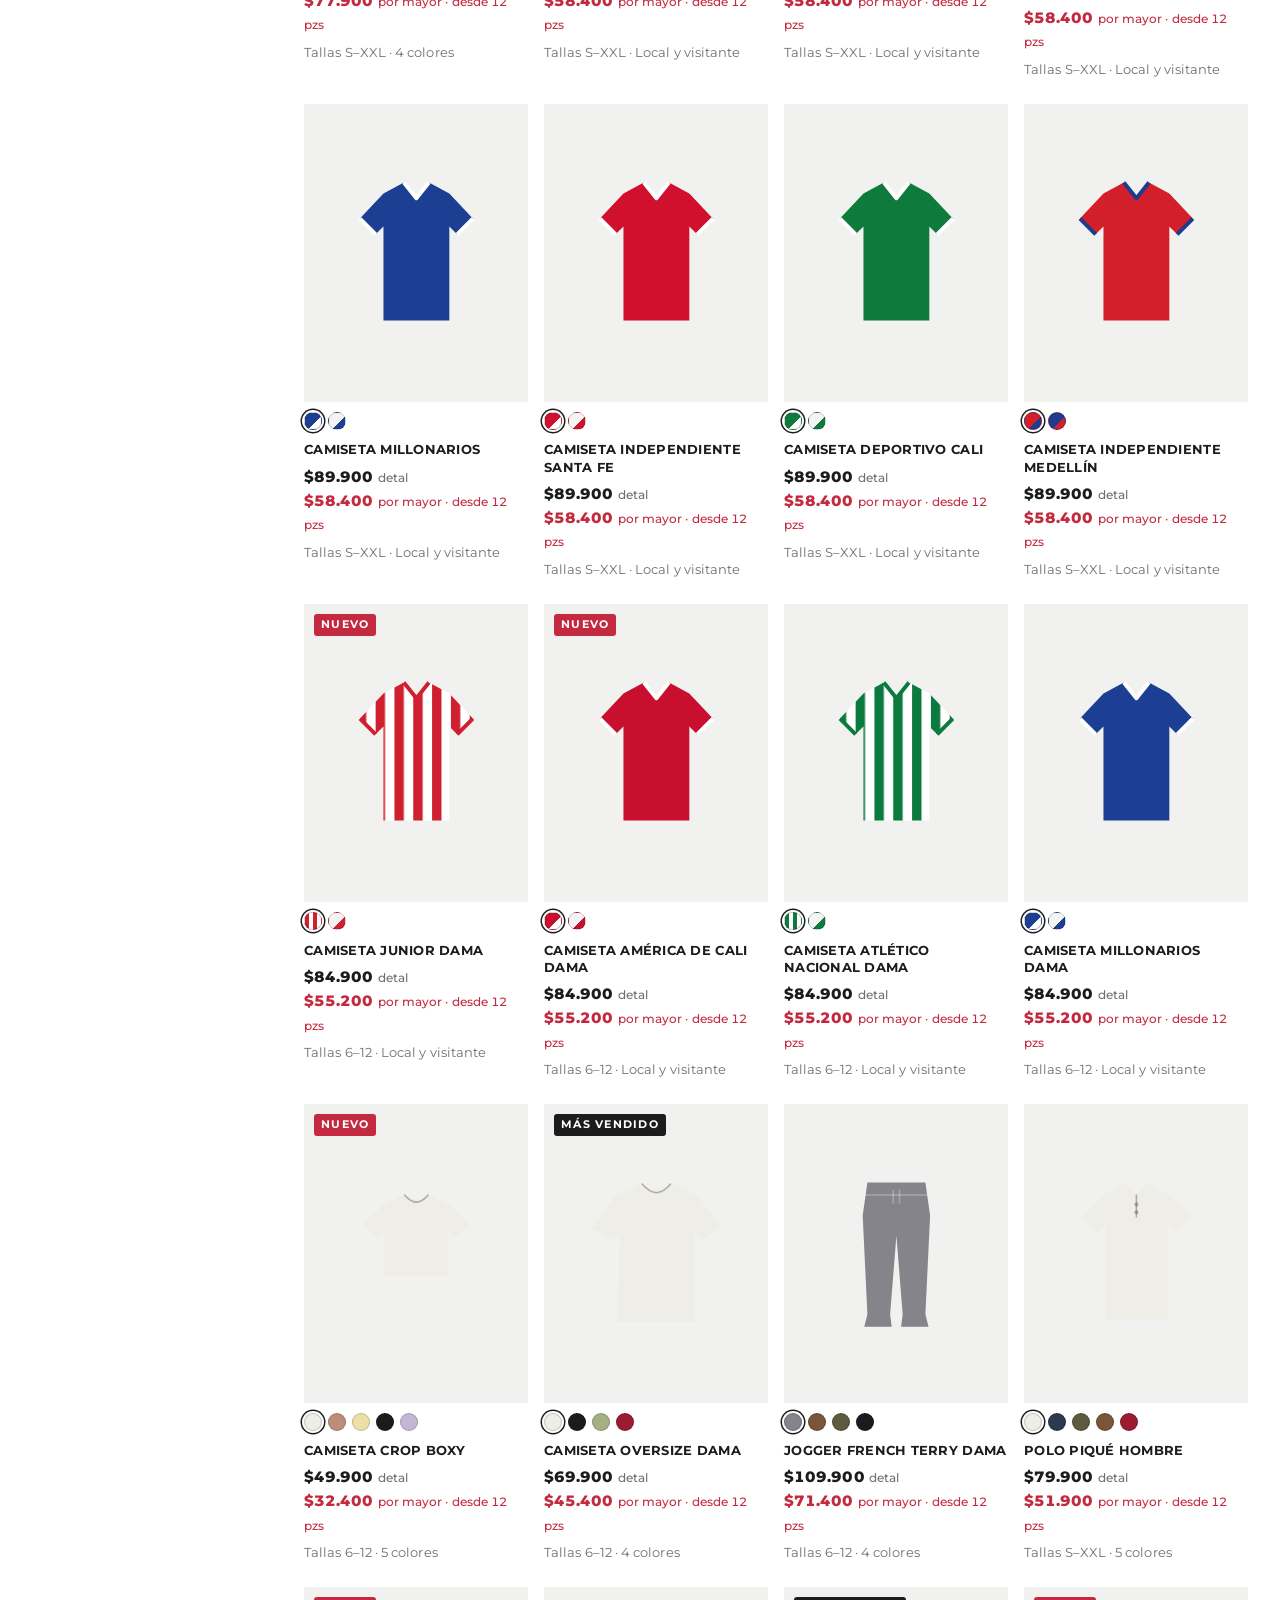
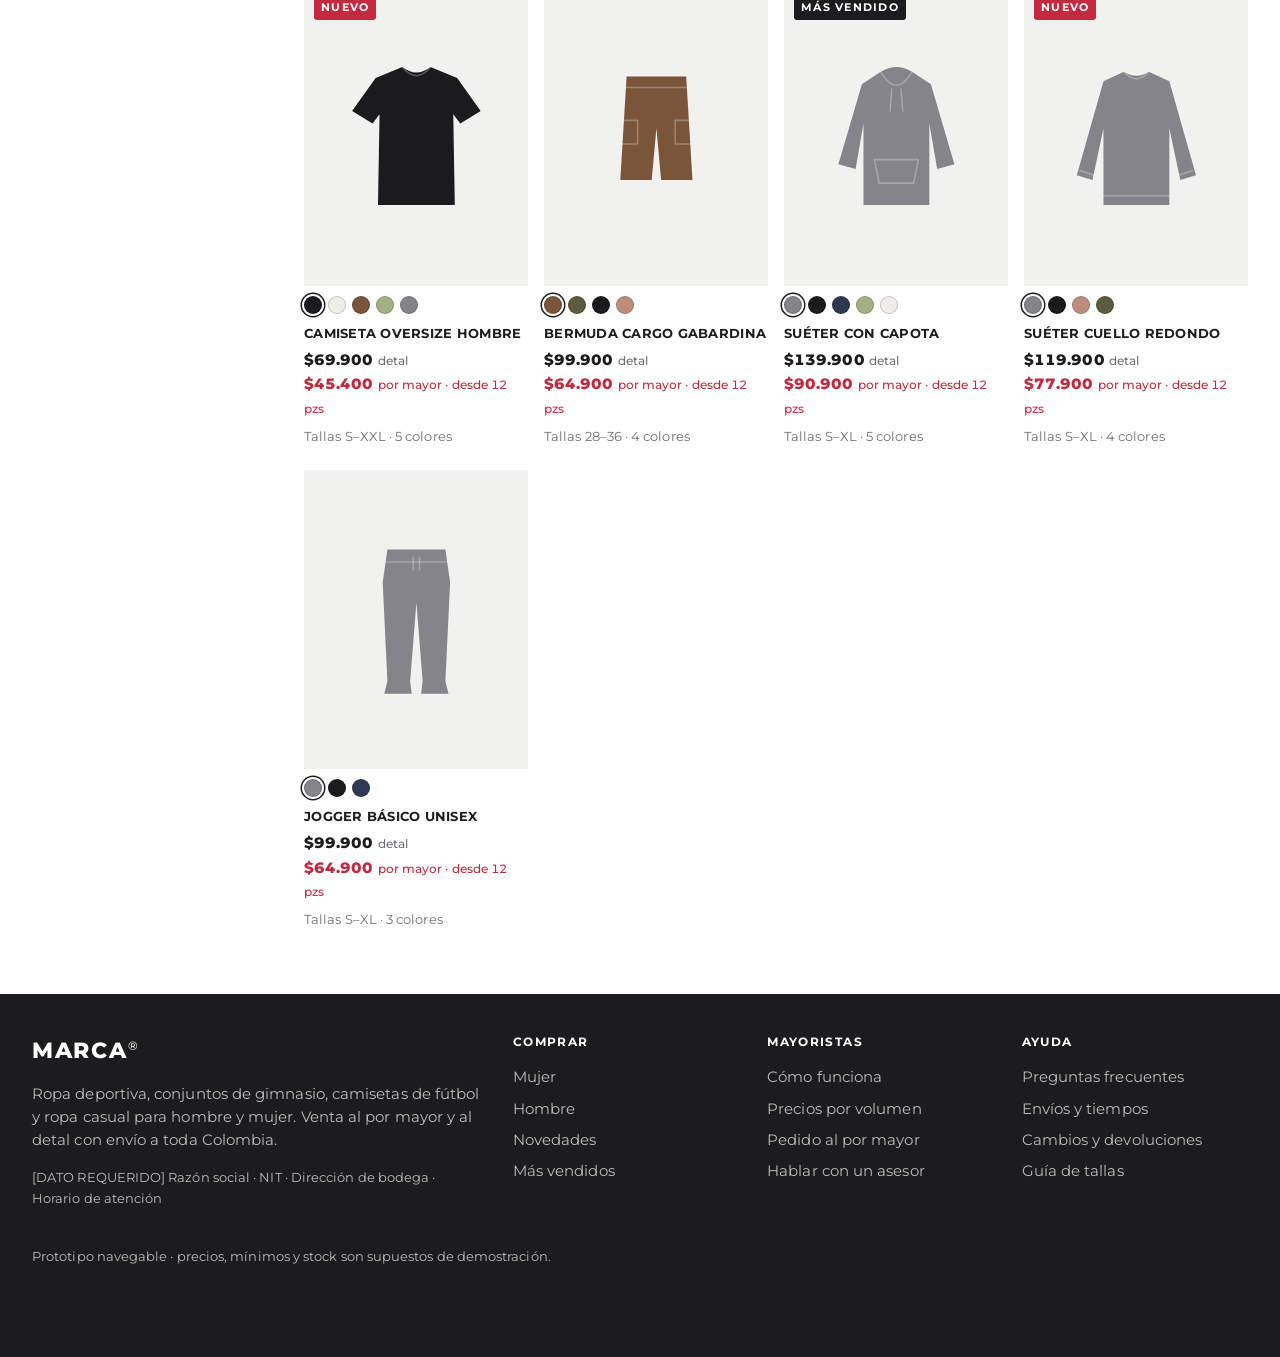
==== commit 6babdbac: "Catálogo: botones "Al detal" y "Pedido al por mayor" - "Fotos" pasa a "Al detal" y "Pedido por mayor" ====
--- a/catalogo.html
+++ b/catalogo.html
@@ -18,9 +18,9 @@
       </div>
       <div class="cat-tools">
         <button class="btn ghost sm open-filters" id="open-filters">Filtrar</button>
-        <div class="view-toggle" role="group" aria-label="Vista">
-          <button data-view="grid" aria-pressed="true">Fotos</button>
-          <button data-view="lista" aria-pressed="false">Pedido por mayor</button>
+        <div class="view-toggle" role="group" aria-label="Tipo de compra">
+          <button data-view="grid" aria-pressed="true">Al detal</button>
+          <button data-view="lista" aria-pressed="false">Pedido al por mayor</button>
         </div>
         <label for="sort" class="sr">Ordenar</label>
         <select id="sort">
--- a/assets/css/styles.css
+++ b/assets/css/styles.css
@@ -7,9 +7,9 @@
   --ink-2: #4B4E53;
   --muted: #6D6F72;
   --line: #D8D5CD;
-  --b2b: #00539C;        /* Azul princesa 19-4150: acción mayorista */
-  --b2b-ink: #003D73;
-  --b2b-soft: #DDE7F2;
+  --b2b: #C42A3F;        /* Rojo Hibiscus: acción de compra (ver "Paleta de la marca" al final) */
+  --b2b-ink: #A51F33;
+  --b2b-soft: #FCE8EB;
   --ok: #2E7A4E;
   --warn: #9A5B00;
   --bad: #A3252F;
@@ -238,7 +238,7 @@
 .calc-out dl { margin: 0; display: grid; gap: 12px; }
 .calc-out dt { font-family: var(--f-mono); font-size: .7rem; letter-spacing: .1em; text-transform: uppercase; opacity: .7; }
 .calc-out dd { margin: 0; font-family: var(--f-display); font-variation-settings: 'wdth' 75; font-size: 1.7rem; font-weight: 800; font-variant-numeric: tabular-nums; }
-.calc-out .hl { color: #9CC3EA; }
+.calc-out .hl { color: #F2B6C3; }
 .tier-rows { display: grid; gap: 6px; }
 .tier-rows div { display: flex; justify-content: space-between; padding: 10px 12px; border: 1px solid var(--line); border-radius: 4px; font-variant-numeric: tabular-nums; transition: background .25s, border-color .25s, color .25s; }
 .tier-rows div.on { background: var(--b2b); border-color: var(--b2b); color: #fff; }
@@ -342,7 +342,7 @@
 .meter { display: grid; gap: 8px; padding: 12px 14px; background: var(--b2b-soft); border-radius: var(--radius); }
 .meter p { margin: 0; font-size: .9rem; }
 .meter.compact { border-radius: 0; }
-.track { position: relative; height: 8px; background: rgba(0,83,156,.18); border-radius: 4px; overflow: hidden; }
+.track { position: relative; height: 8px; background: var(--b2b-track); border-radius: 4px; overflow: hidden; }
 .track span { position: absolute; inset: 0 auto 0 0; background: var(--b2b); border-radius: 4px; transition: width .5s var(--ease); }
 .track i { position: absolute; top: 0; bottom: 0; width: 2px; background: var(--card); }
 
@@ -493,8 +493,6 @@
   --f-display: 'Montserrat', 'Helvetica Neue', Arial, sans-serif;
   --f-body: 'Montserrat', 'Helvetica Neue', Arial, sans-serif;
   --f-mono: 'Montserrat', 'Helvetica Neue', Arial, sans-serif;
-  --hero-bg: #00539C;     /* Azul princesa 19-4150 */
-  --hero-word: #CFDC6E;   /* Lima daiquiri 12-0435 */
 }
 body { font-size: 15px; letter-spacing: .005em; }
 code { font-family: 'IBM Plex Mono', ui-monospace, Consolas, monospace; }
@@ -577,16 +575,13 @@
 .collection + .collection { margin-top: 0; }
 .collection.reverse .collection-art { order: 2; }
 .collection-art { display: grid; place-items: center; background: rgba(0, 0, 0, .14); overflow: hidden; }
-.collection-art .garment { width: 42%; filter: drop-shadow(0 24px 28px rgba(0, 0, 0, .3)); transition: transform .6s var(--ease); }
+.collection-art .garment { width: min(42%, 340px); filter: drop-shadow(0 24px 28px rgba(0, 0, 0, .3)); transition: transform .6s var(--ease); }
 .collection:hover .collection-art .garment { transform: translateY(-8px) rotate(-3deg); }
 .collection-copy { padding: 48px clamp(24px, 6vw, 96px); display: grid; align-content: center; gap: 24px; justify-items: start; }
 .collection-copy h2 { font-size: clamp(2.6rem, 6vw, 5rem); letter-spacing: -.02em; }
 .collection-copy ul { list-style: none; margin: 0; padding: 0; width: 100%; max-width: 30em; }
 .collection-copy li { padding: 15px 0; border-top: 1px solid rgba(255, 255, 255, .3); text-transform: uppercase; font-weight: 700; font-size: .86rem; letter-spacing: .04em; }
 .collection-copy li:last-child { border-bottom: 1px solid rgba(255, 255, 255, .3); }
-.c-mujer { background: #8E5566; }   /* malva profundo, familia Foxglove */
-.c-hombre { background: #4A4731; }  /* oliva, familia Burnt Olive */
-.c-futbol { background: #9B1B30; }  /* Chili Pepper 19-1557 */
 @media (max-width: 800px) {
   .collection { grid-template-columns: 1fr; min-height: 0; }
   .collection.reverse .collection-art { order: 0; }
@@ -601,3 +596,131 @@
 #site-footer .logo { color: #fff; }
 
 @media (prefers-reduced-motion: reduce) { .fl { animation: none; } }
+
+/* Niveles de precio por mayor: 4 columnas con un ejemplo real */
+.tiers-strip { display: grid; grid-template-columns: repeat(4, 1fr); border-top: 2px solid var(--ink); border-bottom: 1px solid var(--line); }
+.ts { display: grid; gap: 6px; align-content: start; padding: 26px 22px 28px; border-left: 1px solid var(--line); }
+.ts:first-child { border-left: 0; padding-left: 0; }
+.ts p { margin: 0; }
+.ts-name { font-size: .74rem; font-weight: 700; text-transform: uppercase; letter-spacing: .12em; color: var(--muted); }
+.ts-qty { font-size: .9rem; font-weight: 600; text-transform: uppercase; }
+.ts-qty b { display: block; font-size: clamp(2.2rem, 4vw, 3.2rem); font-weight: 900; line-height: 1; letter-spacing: -.02em; }
+.ts-off { font-size: 1.5rem; font-weight: 900; color: var(--b2b); }
+.ts.detal .ts-off { font-size: 1rem; font-weight: 700; color: var(--ink-2); padding-block: 6px; }
+.ts-ex { font-size: .82rem; color: var(--ink-2); padding-top: 10px; border-top: 1px solid var(--line); margin-top: 6px !important; font-variant-numeric: tabular-nums; }
+.ts-ex s { color: var(--muted); }
+.ts-ex b { color: var(--ink); font-size: .95rem; }
+.ts-extra { font-size: .76rem; font-weight: 700; text-transform: uppercase; letter-spacing: .04em; }
+.tiers-cta { margin-top: 24px; }
+@media (max-width: 800px) {
+  .tiers-strip { grid-template-columns: 1fr 1fr; }
+  .ts { padding: 20px 14px; }
+  .ts:nth-child(3) { border-left: 0; padding-left: 0; }
+  .ts:nth-child(n+3) { border-top: 1px solid var(--line); }
+}
+
+/* Banners de sección: fondos claros y botón rojo de compra en los dos.
+   HEX aproximados; validar con guía física Pantone. */
+
+/* Mujer: rosa claro, tinte de Rosy Future 15-1910 TCX */
+.c-mujer { background: #F9DCE2; color: var(--ink); }
+.c-mujer .collection-art { background: #FCEBEF; }
+.c-mujer .collection-copy li { border-color: rgba(28, 28, 30, .14) !important; }
+
+/* Hombre: plateado claro, Glacier Gray 14-4102 TCX con brillo metálico */
+.c-hombre { background: linear-gradient(115deg, #E4E6E9 0%, #F3F4F5 45%, #DDE0E3 100%); color: var(--ink); }
+.c-hombre .collection-art { background: radial-gradient(circle at 50% 42%, #FFFFFF 0%, #E9EBED 55%, #D3D6DA 100%); }
+.c-hombre .collection-copy li { border-color: rgba(28, 28, 30, .14) !important; }
+
+/* =====================================================================
+   Paleta de la marca (HEX aproximados de Pantone; validar con guía física)
+   - Protagonista: rojo Hibiscus 18-1762 TCX. Portada, precio por mayor,
+     botones de compra, etiquetas "Nuevo" y estados activos.
+   - Base: blanco, negro Jet Black 19-0303 TCX y gris claro para fotos.
+   - Secciones: Mujer en rosa Rosy Future 15-1910 TCX (familia del rojo);
+     Hombre en negro con plateado Pantone 877 C.
+   - Excepción: verde de WhatsApp, para que se reconozca el botón.
+   ===================================================================== */
+:root {
+  --brand: #DD3848;       /* Hibiscus: superficies grandes (portada) */
+  --b2b: #C42A3F;         /* Hibiscus oscurecido: texto y botones (5,6:1 sobre blanco) */
+  --b2b-ink: #A51F33;
+  --b2b-soft: #FCE8EB;
+  --b2b-track: rgba(196, 42, 63, .18);
+  --ink: #1C1C1E;         /* Jet Black */
+  --hero-bg: var(--brand);
+  --hero-word: #FFFFFF;
+}
+.tag:not(.dark) { background: var(--b2b); color: #fff; }
+.hero-full .hero-word { text-shadow: 0 6px 30px rgba(0, 0, 0, .12); }
+
+/* En tablet y celular el encabezado es más alto (lleva la búsqueda): bajar el titular */
+@media (max-width: 1023px) { .hero-full .hero-word { top: 178px; } .fl-1, .fl-3 { top: 200px; } }
+
+/* El rojo se reserva para precios por mayor y acciones de compra; las filas activas van en negro */
+.tiers tr.on td { background: var(--ink); color: #fff; }
+
+/* Banners Mujer y Hombre lado a lado y más bajos, para acortar la página */
+.collections { display: grid; grid-template-columns: 1fr 1fr; margin-top: 56px; }
+.collections .collection { position: relative; display: block; min-height: 360px; margin: 0; overflow: hidden; }
+.collections .collection-art { position: absolute; inset: 0; display: grid; place-items: center end; padding-right: 10%; aspect-ratio: auto; }
+.collections .collection-art .garment { width: min(38%, 230px); }
+.collections .collection-copy { position: relative; z-index: 1; min-height: 360px; padding: 32px clamp(20px, 4vw, 48px); display: flex; flex-direction: column; justify-content: flex-end; align-items: flex-start; gap: 16px; }
+.collections .collection-copy h2 { font-size: clamp(2rem, 4vw, 3.2rem); }
+@media (max-width: 800px) {
+  .collections { grid-template-columns: 1fr; }
+  .collections .collection, .collections .collection-copy { min-height: 240px; }
+  .collections .collection-art .garment { width: min(34%, 150px); }
+}
+
+/* Compra por mayor paso a paso (ficha de producto y "Pedido por mayor") */
+.wp { display: grid; gap: 14px; }
+.wp-step { display: flex; align-items: center; gap: 10px; margin: 6px 0 0; font-weight: 700; font-size: .95rem; }
+.wp-n { display: inline-grid; place-items: center; width: 26px; height: 26px; border-radius: 50%; background: var(--ink); color: #fff; font-size: .8rem; font-weight: 800; flex: none; }
+.wp-colors { display: flex; flex-wrap: wrap; gap: 8px; }
+.wp-color { position: relative; display: inline-flex; align-items: center; gap: 8px; min-height: 44px; padding: 0 14px; border: 1.5px solid var(--line); background: var(--card); font-weight: 600; font-size: .88rem; }
+.wp-color:hover { border-color: var(--ink); }
+.wp-color.on { border-color: var(--ink); box-shadow: inset 0 0 0 1px var(--ink); }
+.wp-color .sw { width: 18px; height: 18px; }
+.wp-badge { position: absolute; top: -9px; right: -9px; min-width: 22px; height: 22px; padding: 0 6px; border-radius: 11px; background: var(--b2b); color: #fff; font-size: .72rem; display: grid; place-items: center; }
+.wp-sizes { display: grid; grid-template-columns: repeat(auto-fill, minmax(118px, 1fr)); gap: 10px; }
+.wp-size { display: grid; justify-items: center; gap: 6px; padding: 12px 8px 8px; border: 1.5px solid var(--line); background: var(--card); }
+.wp-size.has { border-color: var(--b2b); background: var(--b2b-soft); }
+.wp-size.out { opacity: .5; }
+.wp-s { font-weight: 800; font-size: 1.05rem; }
+.wp-size small { font-size: .7rem; color: var(--warn); min-height: 1em; }
+.wp-size.out small { color: var(--muted); }
+.stepper { display: inline-flex; align-items: stretch; border: 1px solid var(--line); background: #fff; }
+.stepper button { width: 36px; height: 38px; border: 0; background: none; font-size: 1.2rem; line-height: 1; }
+.stepper button:disabled { opacity: .3; cursor: default; }
+.stepper button:not(:disabled):hover { background: var(--paper-2); }
+.stepper input { width: 40px; border: 0; border-inline: 1px solid var(--line); text-align: center; font-weight: 700; font-variant-numeric: tabular-nums; -moz-appearance: textfield; }
+.stepper input::-webkit-outer-spin-button, .stepper input::-webkit-inner-spin-button { -webkit-appearance: none; margin: 0; }
+.wp-curve { justify-self: start; font-size: .88rem; }
+.wp-summary { display: grid; gap: 6px; }
+.wp-line { display: flex; justify-content: space-between; align-items: center; gap: 12px; padding: 8px 0; border-bottom: 1px solid var(--line); font-size: .88rem; }
+.wp-line .sw { width: 12px; height: 12px; margin-right: 6px; vertical-align: -1px; }
+.wp-total { display: flex; justify-content: space-between; align-items: baseline; font-size: 1rem; font-variant-numeric: tabular-nums; }
+.wp-total b { font-size: 1.3rem; }
+.wp-add:disabled { opacity: .45; cursor: default; transform: none; }
+
+/* Barra de progreso con las metas escritas debajo */
+.track-labels { position: relative; height: 16px; font-size: .68rem; font-weight: 700; color: var(--muted); }
+.track-labels span { position: absolute; top: 2px; transform: translateX(-50%); white-space: nowrap; }
+.track-labels span:last-child { transform: translateX(-100%); }
+.track-labels span.ok { color: var(--b2b); }
+.meter { padding-bottom: 10px; }
+
+/* Lista "Pedido por mayor": cada prenda se abre para elegir tallas */
+.quick-item { padding: 0; }
+.quick-row { display: grid; grid-template-columns: 56px 1fr auto auto auto; align-items: center; gap: 16px; width: 100%; padding: 10px 14px; border: 0; background: none; text-align: left; }
+.quick-img { display: grid; place-items: center; width: 56px; aspect-ratio: 1; background: var(--paper-2); padding: 6px; }
+.quick-name { display: grid; gap: 2px; }
+.quick-price { display: grid; justify-items: end; }
+.quick-in { font-size: .8rem; font-weight: 700; color: var(--b2b); }
+.quick-body { padding: 4px 14px 18px; border-top: 1px solid var(--line); }
+@media (max-width: 640px) {
+  .quick-row { grid-template-columns: 48px 1fr auto; gap: 10px; }
+  .quick-in { grid-column: 2 / 3; }
+  .quick-row .btn { grid-column: 3; grid-row: 1 / 3; }
+}
